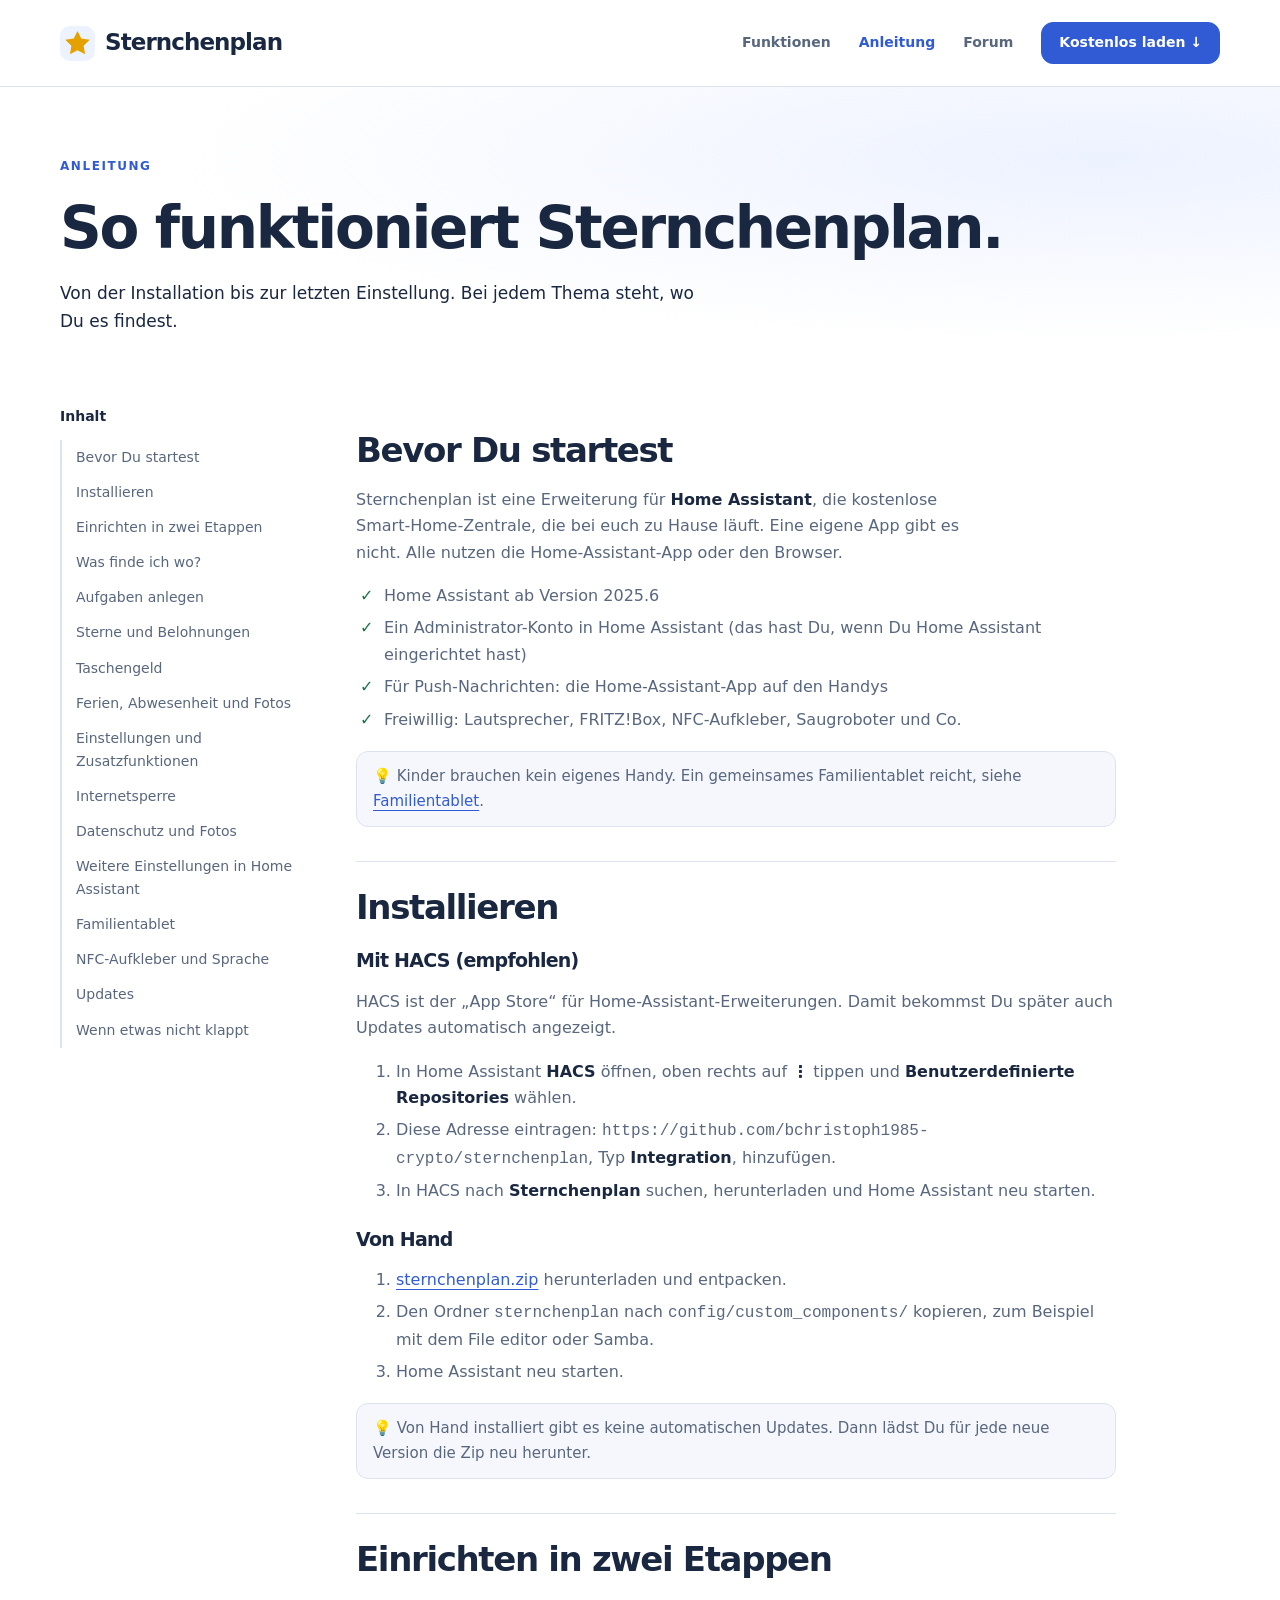
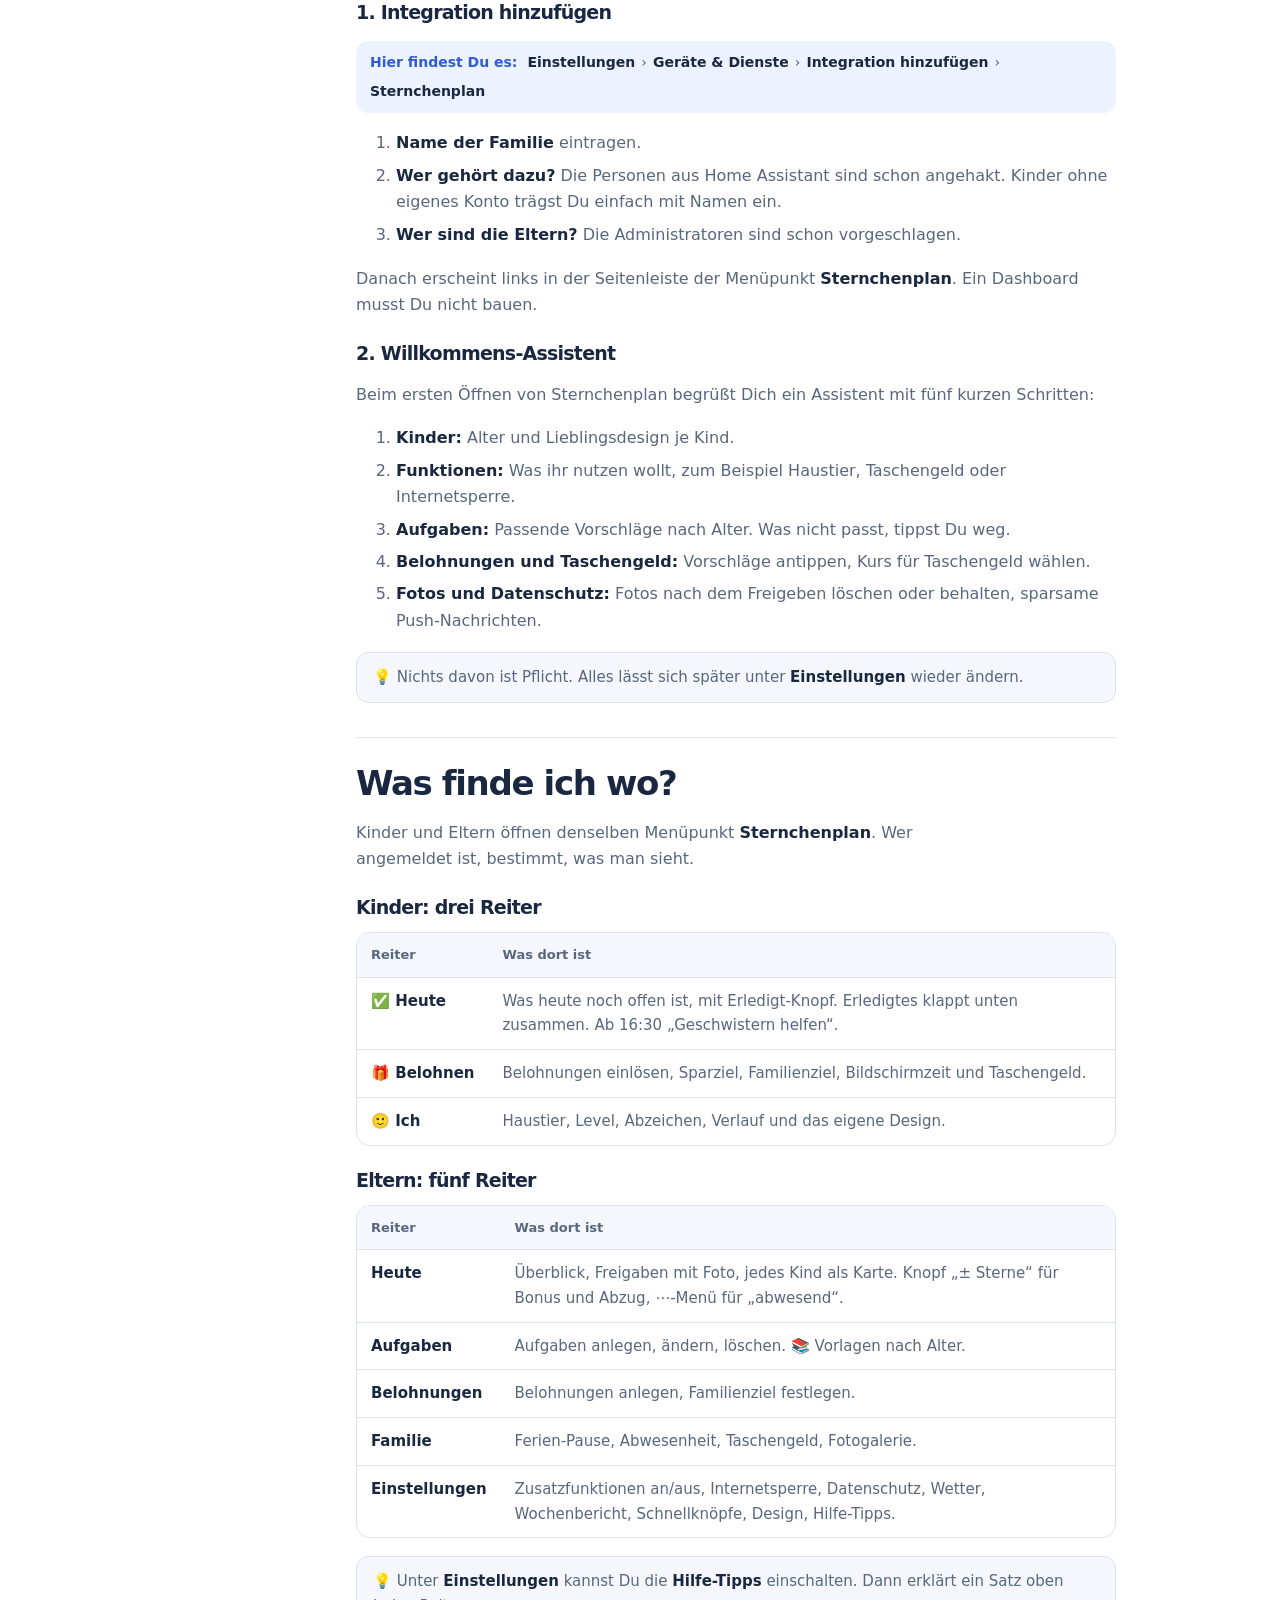
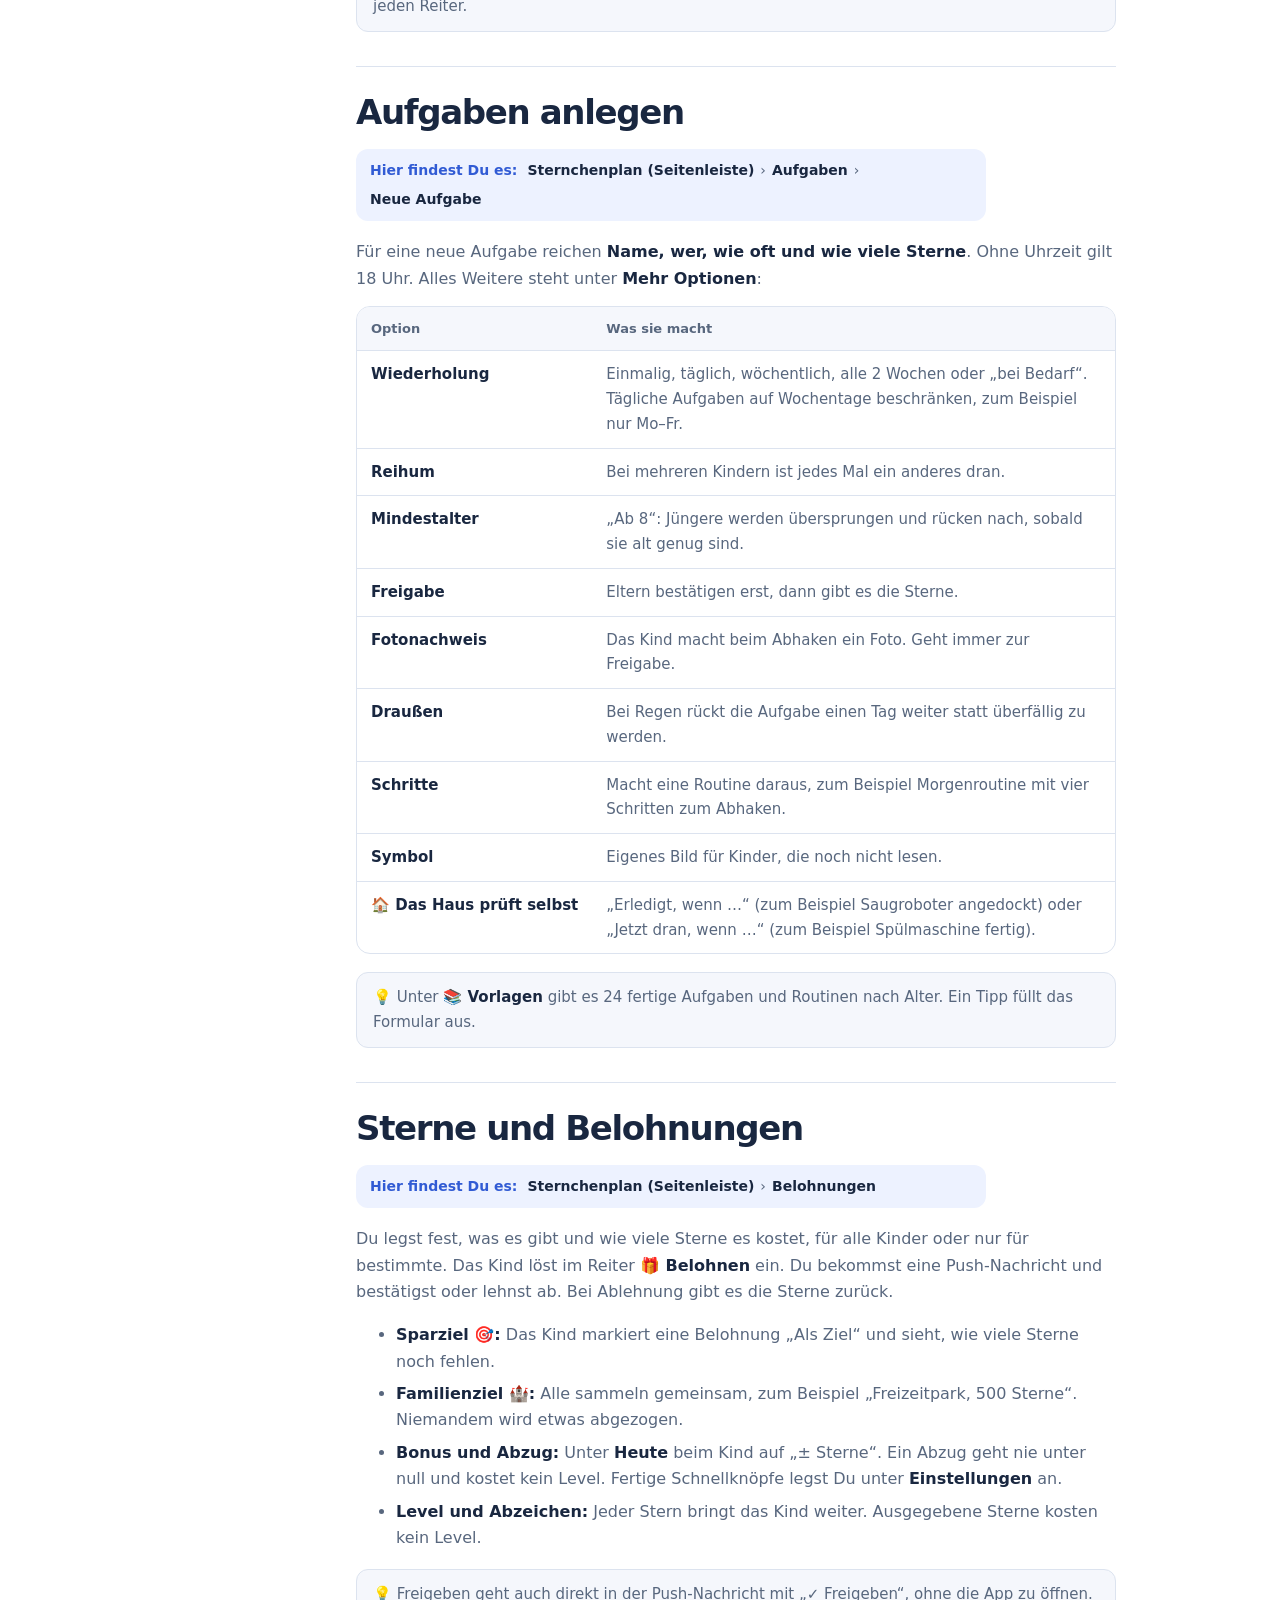
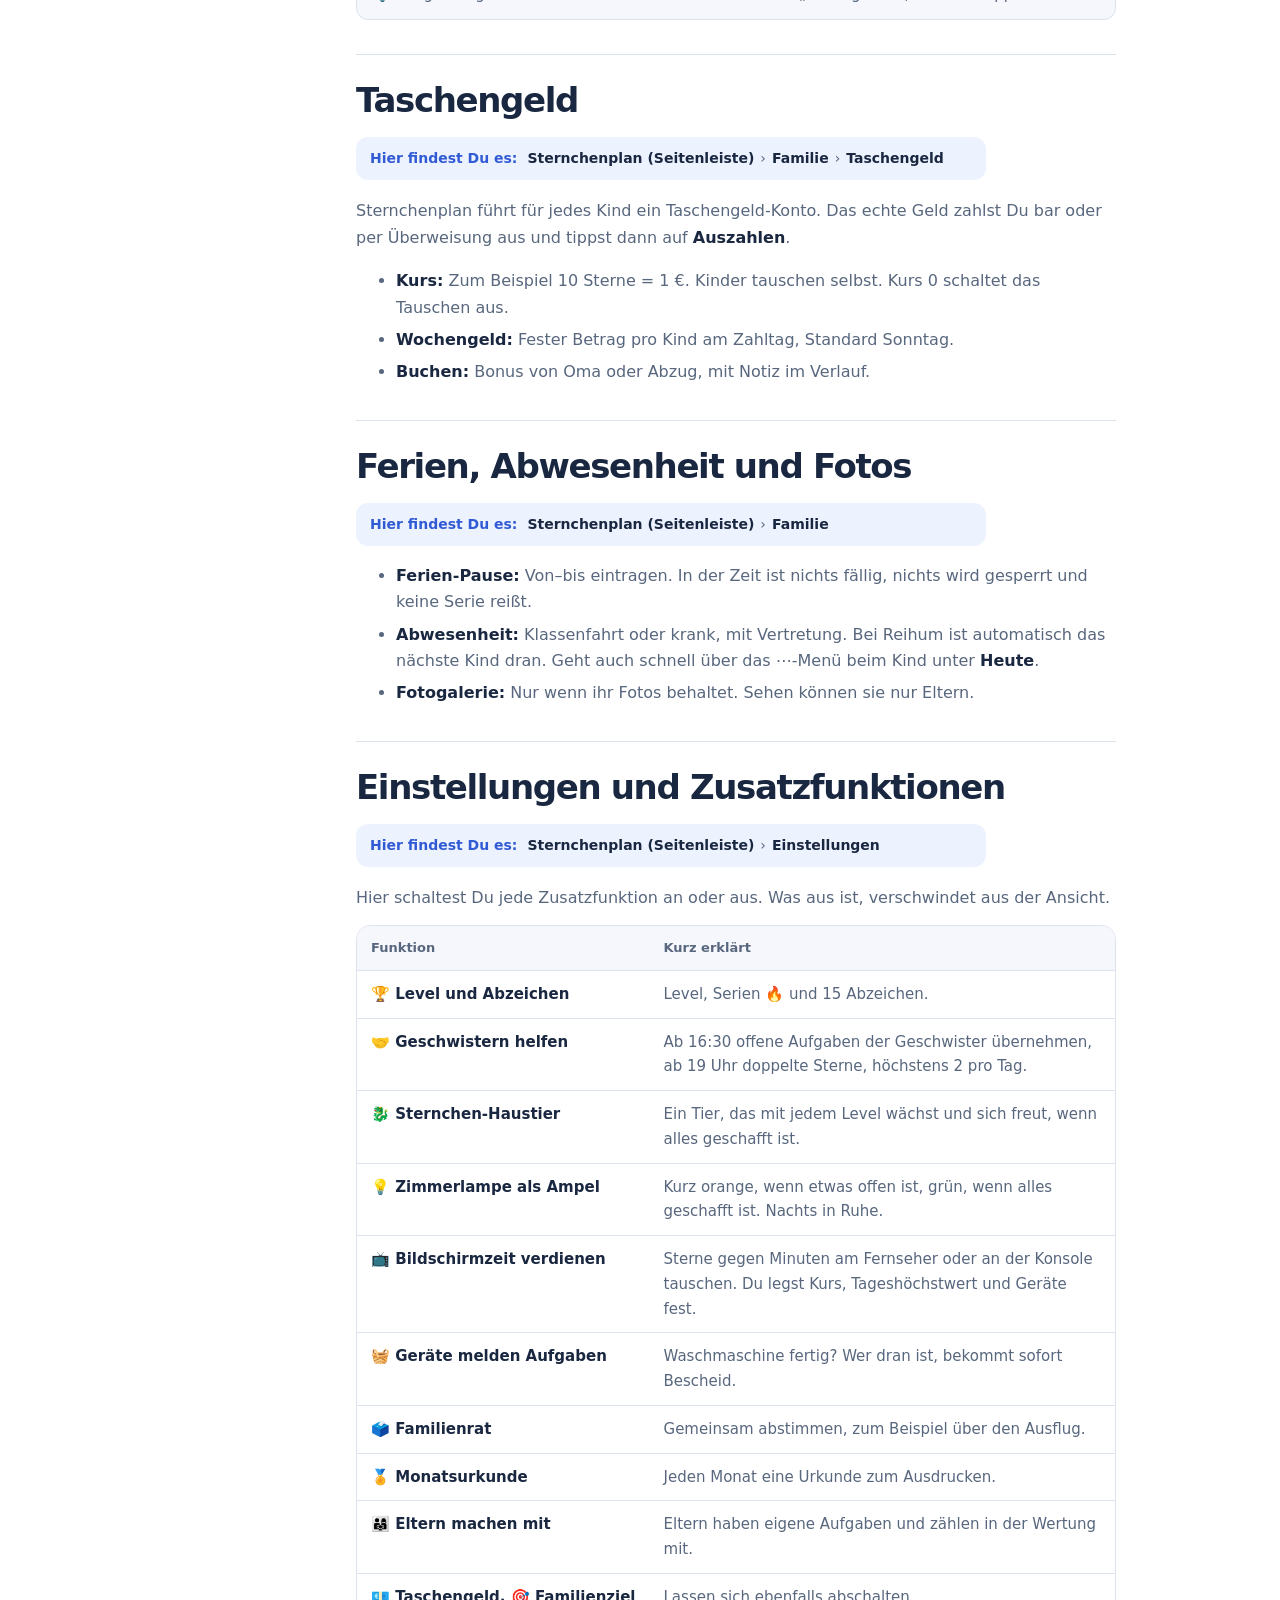
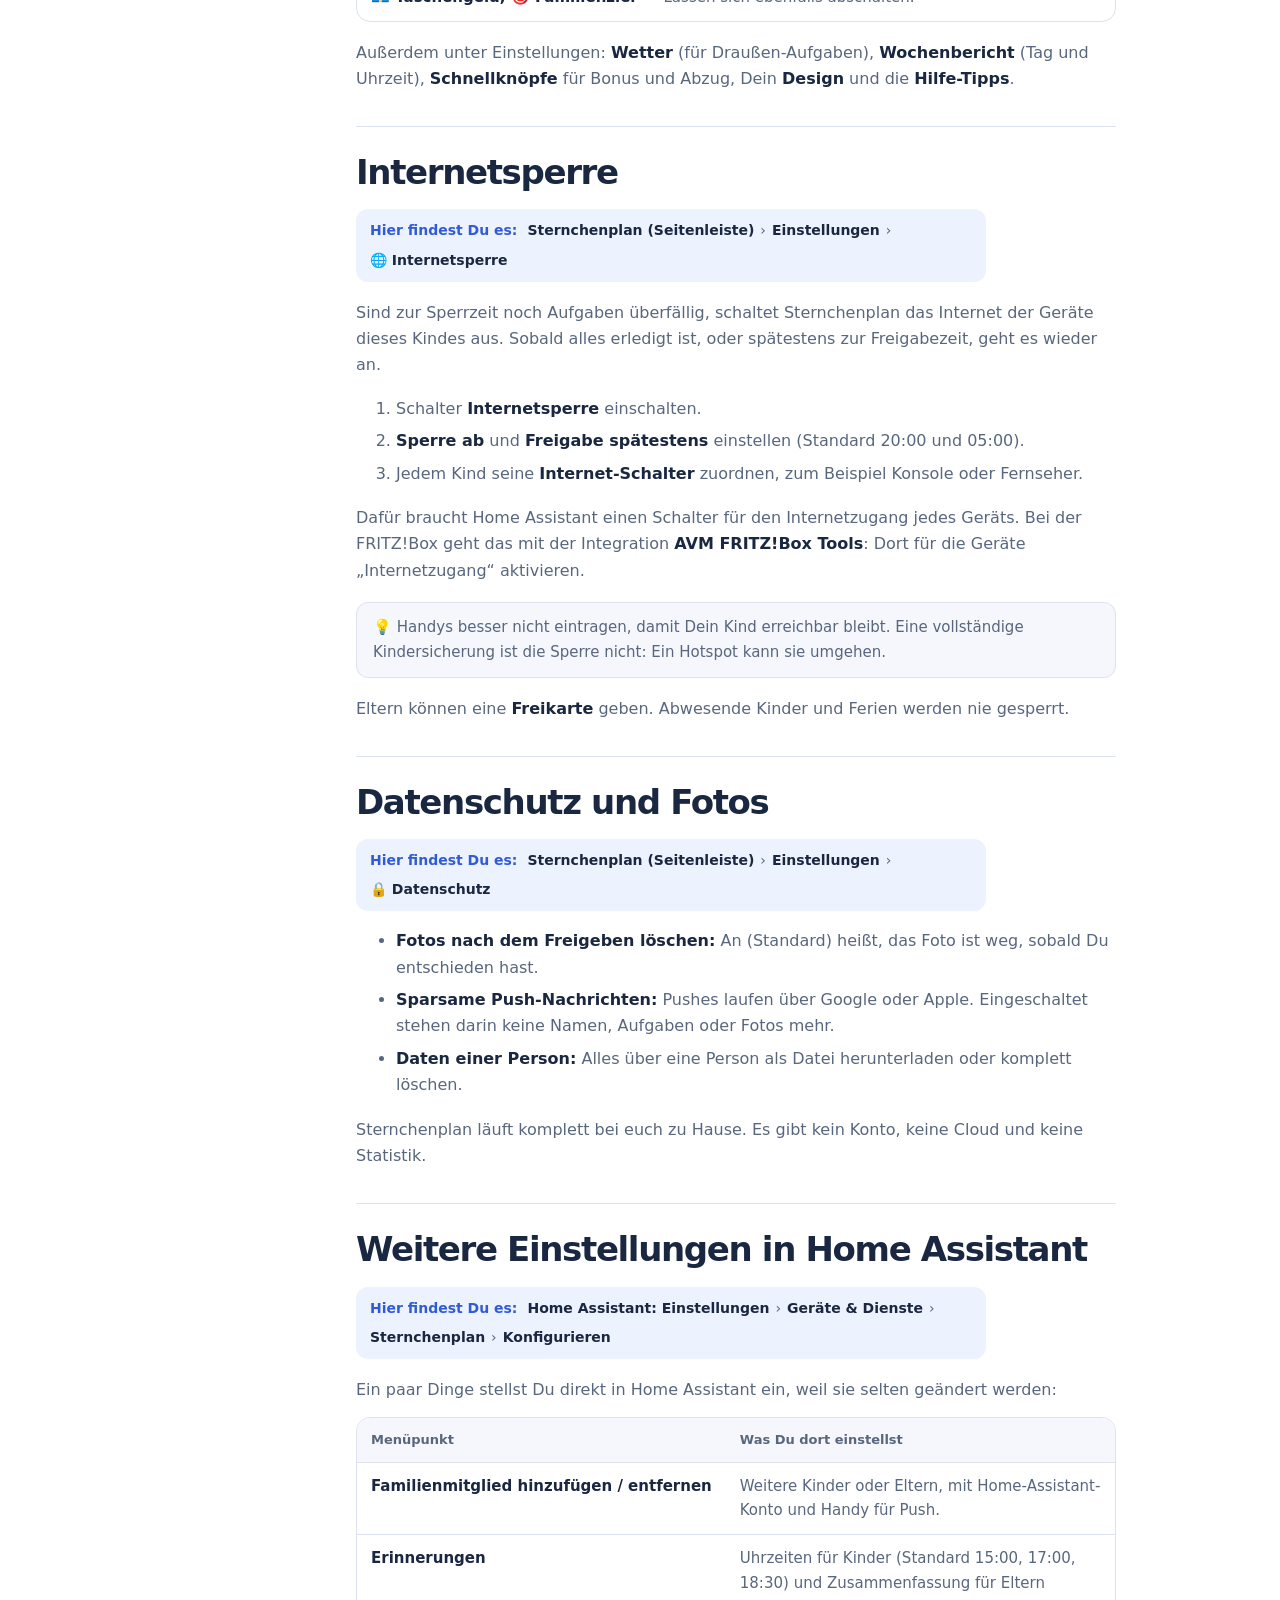
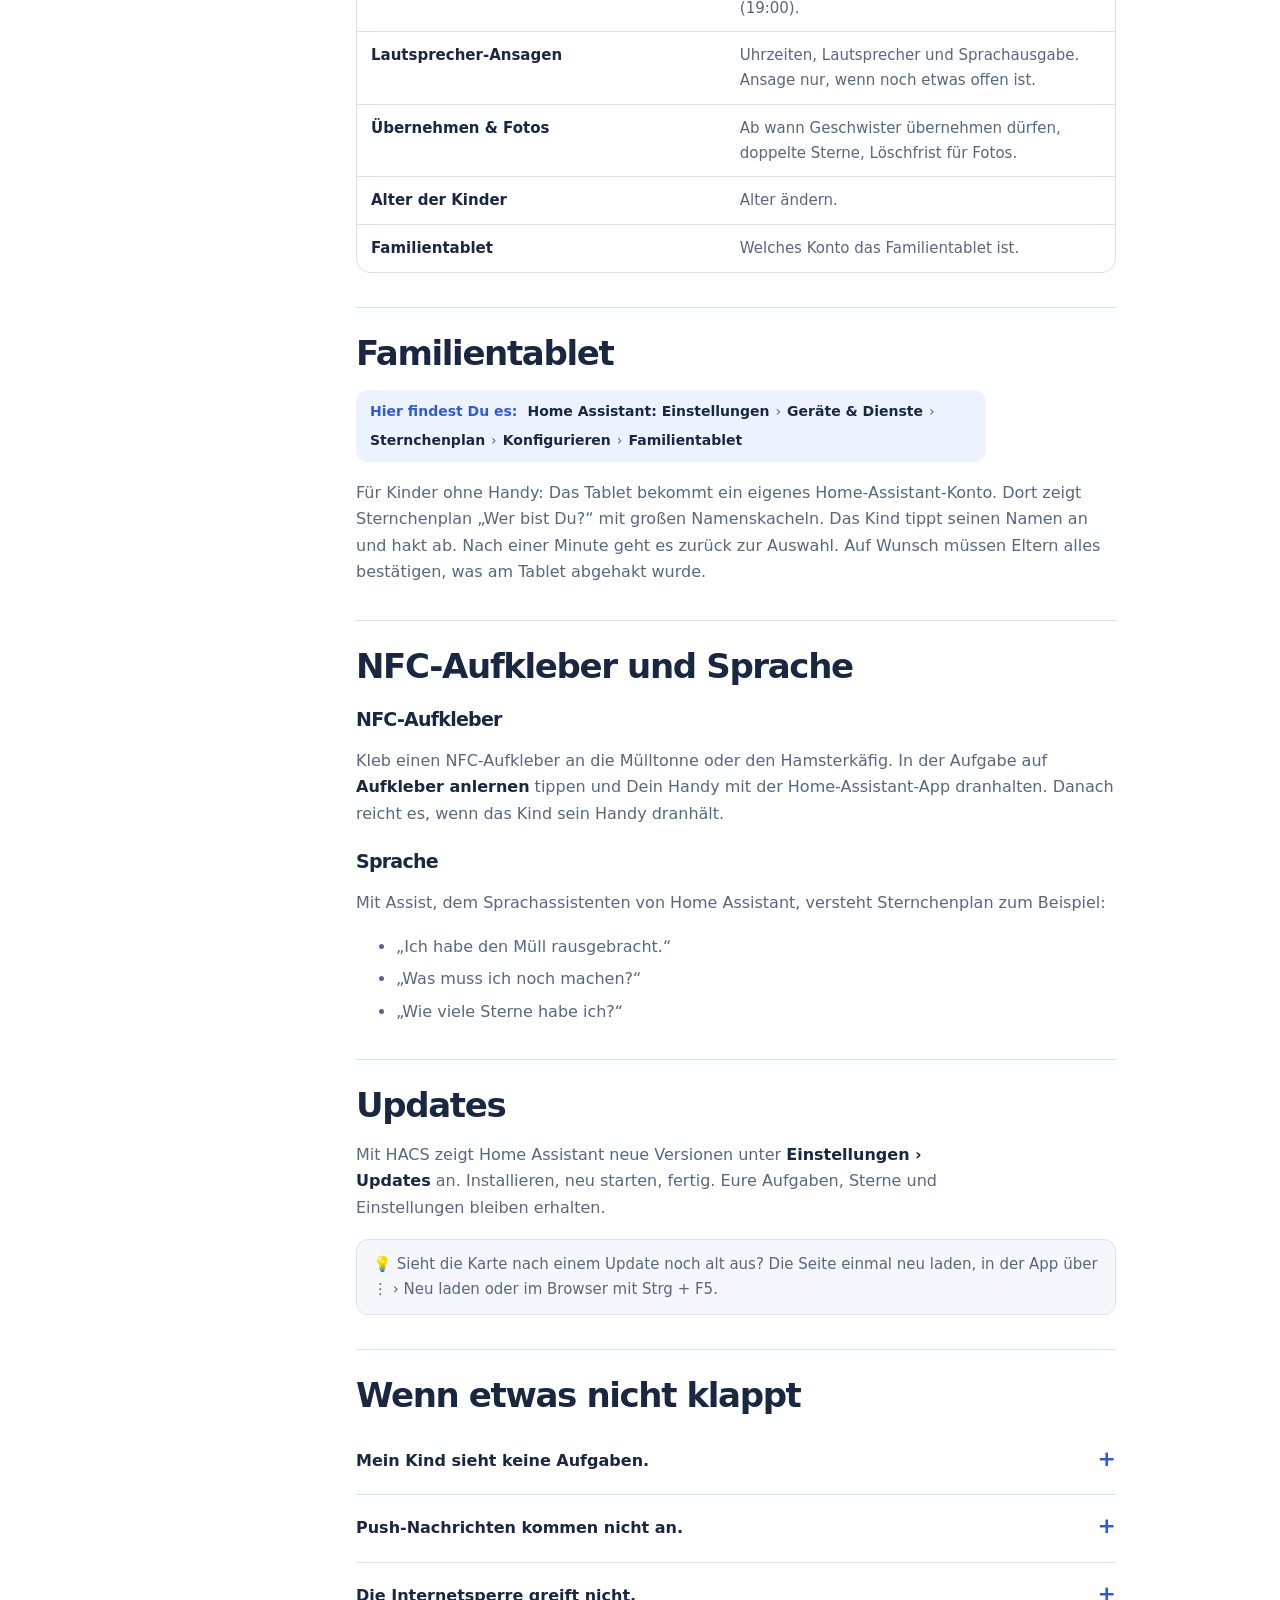
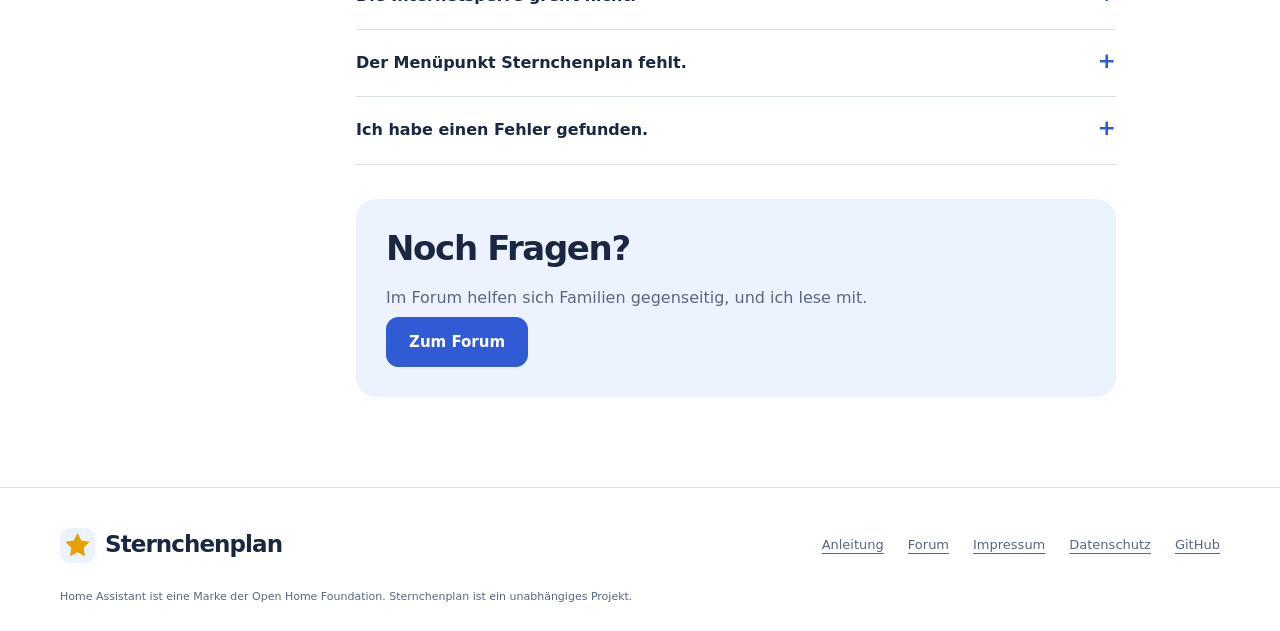
==== docs/anleitung.html @ e708265c "Website: Anleitung und Forum-Seite mit Forenregeln Neue Seiten anleitung.html (alles Schritt für Sch" ====
<!doctype html>
<html lang="de"><head><meta charset="utf-8"><meta name="viewport" content="width=device-width, initial-scale=1"><meta name="color-scheme" content="light dark"><title>Anleitung – Sternchenplan</title><meta name="description" content="So richtest Du Sternchenplan ein und findest jede Einstellung. Schritt für Schritt und leicht verständlich."><link rel="canonical" href="https://bchristoph1985-crypto.github.io/sternchenplan/anleitung.html"><meta property="og:type" content="website"><meta property="og:locale" content="de_DE"><meta property="og:title" content="Anleitung – Sternchenplan"><meta property="og:description" content="So richtest Du Sternchenplan ein und findest jede Einstellung. Schritt für Schritt und leicht verständlich."><meta property="og:url" content="https://bchristoph1985-crypto.github.io/sternchenplan/anleitung.html"><meta property="og:image" content="https://bchristoph1985-crypto.github.io/sternchenplan/bilder/og-sternchenplan.png"><meta property="og:image:width" content="1200"><meta property="og:image:height" content="630"><meta property="og:image:alt" content="Sternchenplan – Aufgaben erledigt. Sterne verdient. Der Familienplan für Home Assistant."><meta name="twitter:card" content="summary_large_image"><link rel="icon" href="bilder/stern.svg" type="image/svg+xml"><link rel="stylesheet" href="style.css"></head><body><a class="skip" href="#inhalt">Zum Inhalt springen</a><header><nav class="wrap nav" aria-label="Hauptnavigation"><a class="brand" href="index.html" aria-label="Sternchenplan – Startseite"><img src="bilder/stern.svg" alt="" width="35" height="35">Sternchenplan</a><div class="links"><a href="index.html#funktionen">Funktionen</a><a href="anleitung.html" aria-current="page">Anleitung</a><a href="forum.html">Forum</a><a class="btn" href="index.html#installation">Kostenlos laden <span aria-hidden="true">&nbsp;↓</span></a></div></nav></header>
<main id="inhalt"><section class="guide-hero"><div class="wrap"><div class="eyebrow">Anleitung</div><h1>So funktioniert Sternchenplan.</h1><p class="lead">Von der Installation bis zur letzten Einstellung. Bei jedem Thema steht, wo Du es findest.</p></div></section>
<div class="wrap guide"><nav class="guide-toc" aria-label="Inhalt der Anleitung"><strong>Inhalt</strong><ol><li><a href="#start">Bevor Du startest</a></li><li><a href="#installieren">Installieren</a></li><li><a href="#einrichten">Einrichten in zwei Etappen</a></li><li><a href="#ueberblick">Was finde ich wo?</a></li><li><a href="#aufgaben">Aufgaben anlegen</a></li><li><a href="#sterne">Sterne und Belohnungen</a></li><li><a href="#taschengeld">Taschengeld</a></li><li><a href="#familie">Ferien, Abwesenheit und Fotos</a></li><li><a href="#einstellungen">Einstellungen und Zusatzfunktionen</a></li><li><a href="#internetsperre">Internetsperre</a></li><li><a href="#datenschutz">Datenschutz und Fotos</a></li><li><a href="#ha-optionen">Weitere Einstellungen in Home Assistant</a></li><li><a href="#tablet">Familientablet</a></li><li><a href="#nfc-sprache">NFC-Aufkleber und Sprache</a></li><li><a href="#updates">Updates</a></li><li><a href="#probleme">Wenn etwas nicht klappt</a></li></ol></nav><div class="guide-body"><section class="guide-sec" id="start"><h2>Bevor Du startest</h2>
<p>Sternchenplan ist eine Erweiterung für <strong>Home Assistant</strong>, die kostenlose Smart-Home-Zentrale, die bei euch zu Hause läuft. Eine eigene App gibt es nicht. Alle nutzen die Home-Assistant-App oder den Browser.</p>
<ul class="checks"><li>Home Assistant ab Version 2025.6</li><li>Ein Administrator-Konto in Home Assistant (das hast Du, wenn Du Home Assistant eingerichtet hast)</li><li>Für Push-Nachrichten: die Home-Assistant-App auf den Handys</li><li>Freiwillig: Lautsprecher, FRITZ!Box, NFC-Aufkleber, Saugroboter und Co.</li></ul>
<p class="tip"><span aria-hidden="true">💡</span> Kinder brauchen kein eigenes Handy. Ein gemeinsames Familientablet reicht, siehe <a href='#tablet'>Familientablet</a>.</p></section><section class="guide-sec" id="installieren"><h2>Installieren</h2>
<h3>Mit HACS (empfohlen)</h3>
<p>HACS ist der „App Store“ für Home-Assistant-Erweiterungen. Damit bekommst Du später auch Updates automatisch angezeigt.</p>
<ol><li>In Home Assistant <strong>HACS</strong> öffnen, oben rechts auf <strong>⋮</strong> tippen und <strong>Benutzerdefinierte Repositories</strong> wählen.</li><li>Diese Adresse eintragen: <code>https://github.com/bchristoph1985-crypto/sternchenplan</code>, Typ <strong>Integration</strong>, hinzufügen.</li><li>In HACS nach <strong>Sternchenplan</strong> suchen, herunterladen und Home Assistant neu starten.</li></ol>
<h3>Von Hand</h3>
<ol><li><a href="https://github.com/bchristoph1985-crypto/sternchenplan/releases/latest/download/sternchenplan.zip">sternchenplan.zip</a> herunterladen und entpacken.</li><li>Den Ordner <code>sternchenplan</code> nach <code>config/custom_components/</code> kopieren, zum Beispiel mit dem File editor oder Samba.</li><li>Home Assistant neu starten.</li></ol>
<p class="tip"><span aria-hidden="true">💡</span> Von Hand installiert gibt es keine automatischen Updates. Dann lädst Du für jede neue Version die Zip neu herunter.</p></section><section class="guide-sec" id="einrichten"><h2>Einrichten in zwei Etappen</h2>
<h3>1. Integration hinzufügen</h3>
<p class="where"><span>Hier findest Du es:</span> <b>Einstellungen</b> <i aria-hidden="true">›</i> <b>Geräte &amp; Dienste</b> <i aria-hidden="true">›</i> <b>Integration hinzufügen</b> <i aria-hidden="true">›</i> <b>Sternchenplan</b></p>
<ol><li><strong>Name der Familie</strong> eintragen.</li><li><strong>Wer gehört dazu?</strong> Die Personen aus Home Assistant sind schon angehakt. Kinder ohne eigenes Konto trägst Du einfach mit Namen ein.</li><li><strong>Wer sind die Eltern?</strong> Die Administratoren sind schon vorgeschlagen.</li></ol>
<p>Danach erscheint links in der Seitenleiste der Menüpunkt <strong>Sternchenplan</strong>. Ein Dashboard musst Du nicht bauen.</p>
<h3>2. Willkommens-Assistent</h3>
<p>Beim ersten Öffnen von Sternchenplan begrüßt Dich ein Assistent mit fünf kurzen Schritten:</p>
<ol><li><strong>Kinder:</strong> Alter und Lieblingsdesign je Kind.</li><li><strong>Funktionen:</strong> Was ihr nutzen wollt, zum Beispiel Haustier, Taschengeld oder Internetsperre.</li><li><strong>Aufgaben:</strong> Passende Vorschläge nach Alter. Was nicht passt, tippst Du weg.</li><li><strong>Belohnungen und Taschengeld:</strong> Vorschläge antippen, Kurs für Taschengeld wählen.</li><li><strong>Fotos und Datenschutz:</strong> Fotos nach dem Freigeben löschen oder behalten, sparsame Push-Nachrichten.</li></ol>
<p class="tip"><span aria-hidden="true">💡</span> Nichts davon ist Pflicht. Alles lässt sich später unter <strong>Einstellungen</strong> wieder ändern.</p></section><section class="guide-sec" id="ueberblick"><h2>Was finde ich wo?</h2>
<p>Kinder und Eltern öffnen denselben Menüpunkt <strong>Sternchenplan</strong>. Wer angemeldet ist, bestimmt, was man sieht.</p>
<h3>Kinder: drei Reiter</h3>
<div class="table"><table><thead><tr><th>Reiter</th><th>Was dort ist</th></tr></thead><tbody>
<tr><td>✅ Heute</td><td>Was heute noch offen ist, mit Erledigt-Knopf. Erledigtes klappt unten zusammen. Ab 16:30 „Geschwistern helfen“.</td></tr>
<tr><td>🎁 Belohnen</td><td>Belohnungen einlösen, Sparziel, Familienziel, Bildschirmzeit und Taschengeld.</td></tr>
<tr><td>🙂 Ich</td><td>Haustier, Level, Abzeichen, Verlauf und das eigene Design.</td></tr></tbody></table></div>
<h3>Eltern: fünf Reiter</h3>
<div class="table"><table><thead><tr><th>Reiter</th><th>Was dort ist</th></tr></thead><tbody>
<tr><td>Heute</td><td>Überblick, Freigaben mit Foto, jedes Kind als Karte. Knopf „± Sterne“ für Bonus und Abzug, ⋯-Menü für „abwesend“.</td></tr>
<tr><td>Aufgaben</td><td>Aufgaben anlegen, ändern, löschen. 📚 Vorlagen nach Alter.</td></tr>
<tr><td>Belohnungen</td><td>Belohnungen anlegen, Familienziel festlegen.</td></tr>
<tr><td>Familie</td><td>Ferien-Pause, Abwesenheit, Taschengeld, Fotogalerie.</td></tr>
<tr><td>Einstellungen</td><td>Zusatzfunktionen an/aus, Internetsperre, Datenschutz, Wetter, Wochenbericht, Schnellknöpfe, Design, Hilfe-Tipps.</td></tr></tbody></table></div>
<p class="tip"><span aria-hidden="true">💡</span> Unter <strong>Einstellungen</strong> kannst Du die <strong>Hilfe-Tipps</strong> einschalten. Dann erklärt ein Satz oben jeden Reiter.</p></section><section class="guide-sec" id="aufgaben"><h2>Aufgaben anlegen</h2>
<p class="where"><span>Hier findest Du es:</span> <b>Sternchenplan (Seitenleiste)</b> <i aria-hidden="true">›</i> <b>Aufgaben</b> <i aria-hidden="true">›</i> <b>Neue Aufgabe</b></p>
<p>Für eine neue Aufgabe reichen <strong>Name, wer, wie oft und wie viele Sterne</strong>. Ohne Uhrzeit gilt 18 Uhr. Alles Weitere steht unter <strong>Mehr Optionen</strong>:</p>
<div class="table"><table><thead><tr><th>Option</th><th>Was sie macht</th></tr></thead><tbody>
<tr><td>Wiederholung</td><td>Einmalig, täglich, wöchentlich, alle 2 Wochen oder „bei Bedarf“. Tägliche Aufgaben auf Wochentage beschränken, zum Beispiel nur Mo–Fr.</td></tr>
<tr><td>Reihum</td><td>Bei mehreren Kindern ist jedes Mal ein anderes dran.</td></tr>
<tr><td>Mindestalter</td><td>„Ab 8“: Jüngere werden übersprungen und rücken nach, sobald sie alt genug sind.</td></tr>
<tr><td>Freigabe</td><td>Eltern bestätigen erst, dann gibt es die Sterne.</td></tr>
<tr><td>Fotonachweis</td><td>Das Kind macht beim Abhaken ein Foto. Geht immer zur Freigabe.</td></tr>
<tr><td>Draußen</td><td>Bei Regen rückt die Aufgabe einen Tag weiter statt überfällig zu werden.</td></tr>
<tr><td>Schritte</td><td>Macht eine Routine daraus, zum Beispiel Morgenroutine mit vier Schritten zum Abhaken.</td></tr>
<tr><td>Symbol</td><td>Eigenes Bild für Kinder, die noch nicht lesen.</td></tr>
<tr><td>🏠 Das Haus prüft selbst</td><td>„Erledigt, wenn …“ (zum Beispiel Saugroboter angedockt) oder „Jetzt dran, wenn …“ (zum Beispiel Spülmaschine fertig).</td></tr></tbody></table></div>
<p class="tip"><span aria-hidden="true">💡</span> Unter <strong>📚 Vorlagen</strong> gibt es 24 fertige Aufgaben und Routinen nach Alter. Ein Tipp füllt das Formular aus.</p></section><section class="guide-sec" id="sterne"><h2>Sterne und Belohnungen</h2>
<p class="where"><span>Hier findest Du es:</span> <b>Sternchenplan (Seitenleiste)</b> <i aria-hidden="true">›</i> <b>Belohnungen</b></p>
<p>Du legst fest, was es gibt und wie viele Sterne es kostet, für alle Kinder oder nur für bestimmte. Das Kind löst im Reiter <strong>🎁 Belohnen</strong> ein. Du bekommst eine Push-Nachricht und bestätigst oder lehnst ab. Bei Ablehnung gibt es die Sterne zurück.</p>
<ul><li><strong>Sparziel 🎯:</strong> Das Kind markiert eine Belohnung „Als Ziel“ und sieht, wie viele Sterne noch fehlen.</li><li><strong>Familienziel 🏰:</strong> Alle sammeln gemeinsam, zum Beispiel „Freizeitpark, 500 Sterne“. Niemandem wird etwas abgezogen.</li><li><strong>Bonus und Abzug:</strong> Unter <strong>Heute</strong> beim Kind auf „± Sterne“. Ein Abzug geht nie unter null und kostet kein Level. Fertige Schnellknöpfe legst Du unter <strong>Einstellungen</strong> an.</li><li><strong>Level und Abzeichen:</strong> Jeder Stern bringt das Kind weiter. Ausgegebene Sterne kosten kein Level.</li></ul>
<p class="tip"><span aria-hidden="true">💡</span> Freigeben geht auch direkt in der Push-Nachricht mit „✓ Freigeben“, ohne die App zu öffnen.</p></section><section class="guide-sec" id="taschengeld"><h2>Taschengeld</h2>
<p class="where"><span>Hier findest Du es:</span> <b>Sternchenplan (Seitenleiste)</b> <i aria-hidden="true">›</i> <b>Familie</b> <i aria-hidden="true">›</i> <b>Taschengeld</b></p>
<p>Sternchenplan führt für jedes Kind ein Taschengeld-Konto. Das echte Geld zahlst Du bar oder per Überweisung aus und tippst dann auf <strong>Auszahlen</strong>.</p>
<ul><li><strong>Kurs:</strong> Zum Beispiel 10 Sterne = 1 €. Kinder tauschen selbst. Kurs 0 schaltet das Tauschen aus.</li><li><strong>Wochengeld:</strong> Fester Betrag pro Kind am Zahltag, Standard Sonntag.</li><li><strong>Buchen:</strong> Bonus von Oma oder Abzug, mit Notiz im Verlauf.</li></ul></section><section class="guide-sec" id="familie"><h2>Ferien, Abwesenheit und Fotos</h2>
<p class="where"><span>Hier findest Du es:</span> <b>Sternchenplan (Seitenleiste)</b> <i aria-hidden="true">›</i> <b>Familie</b></p>
<ul><li><strong>Ferien-Pause:</strong> Von–bis eintragen. In der Zeit ist nichts fällig, nichts wird gesperrt und keine Serie reißt.</li><li><strong>Abwesenheit:</strong> Klassenfahrt oder krank, mit Vertretung. Bei Reihum ist automatisch das nächste Kind dran. Geht auch schnell über das ⋯-Menü beim Kind unter <strong>Heute</strong>.</li><li><strong>Fotogalerie:</strong> Nur wenn ihr Fotos behaltet. Sehen können sie nur Eltern.</li></ul></section><section class="guide-sec" id="einstellungen"><h2>Einstellungen und Zusatzfunktionen</h2>
<p class="where"><span>Hier findest Du es:</span> <b>Sternchenplan (Seitenleiste)</b> <i aria-hidden="true">›</i> <b>Einstellungen</b></p>
<p>Hier schaltest Du jede Zusatzfunktion an oder aus. Was aus ist, verschwindet aus der Ansicht.</p>
<div class="table"><table><thead><tr><th>Funktion</th><th>Kurz erklärt</th></tr></thead><tbody>
<tr><td>🏆 Level und Abzeichen</td><td>Level, Serien 🔥 und 15 Abzeichen.</td></tr>
<tr><td>🤝 Geschwistern helfen</td><td>Ab 16:30 offene Aufgaben der Geschwister übernehmen, ab 19 Uhr doppelte Sterne, höchstens 2 pro Tag.</td></tr>
<tr><td>🐉 Sternchen-Haustier</td><td>Ein Tier, das mit jedem Level wächst und sich freut, wenn alles geschafft ist.</td></tr>
<tr><td>💡 Zimmerlampe als Ampel</td><td>Kurz orange, wenn etwas offen ist, grün, wenn alles geschafft ist. Nachts in Ruhe.</td></tr>
<tr><td>📺 Bildschirmzeit verdienen</td><td>Sterne gegen Minuten am Fernseher oder an der Konsole tauschen. Du legst Kurs, Tageshöchstwert und Geräte fest.</td></tr>
<tr><td>🧺 Geräte melden Aufgaben</td><td>Waschmaschine fertig? Wer dran ist, bekommt sofort Bescheid.</td></tr>
<tr><td>🗳️ Familienrat</td><td>Gemeinsam abstimmen, zum Beispiel über den Ausflug.</td></tr>
<tr><td>🏅 Monatsurkunde</td><td>Jeden Monat eine Urkunde zum Ausdrucken.</td></tr>
<tr><td>👨‍👩‍👧 Eltern machen mit</td><td>Eltern haben eigene Aufgaben und zählen in der Wertung mit.</td></tr>
<tr><td>💶 Taschengeld, 🎯 Familienziel</td><td>Lassen sich ebenfalls abschalten.</td></tr></tbody></table></div>
<p>Außerdem unter Einstellungen: <strong>Wetter</strong> (für Draußen-Aufgaben), <strong>Wochenbericht</strong> (Tag und Uhrzeit), <strong>Schnellknöpfe</strong> für Bonus und Abzug, Dein <strong>Design</strong> und die <strong>Hilfe-Tipps</strong>.</p></section><section class="guide-sec" id="internetsperre"><h2>Internetsperre</h2>
<p class="where"><span>Hier findest Du es:</span> <b>Sternchenplan (Seitenleiste)</b> <i aria-hidden="true">›</i> <b>Einstellungen</b> <i aria-hidden="true">›</i> <b>🌐 Internetsperre</b></p>
<p>Sind zur Sperrzeit noch Aufgaben überfällig, schaltet Sternchenplan das Internet der Geräte dieses Kindes aus. Sobald alles erledigt ist, oder spätestens zur Freigabezeit, geht es wieder an.</p>
<ol><li>Schalter <strong>Internetsperre</strong> einschalten.</li><li><strong>Sperre ab</strong> und <strong>Freigabe spätestens</strong> einstellen (Standard 20:00 und 05:00).</li><li>Jedem Kind seine <strong>Internet-Schalter</strong> zuordnen, zum Beispiel Konsole oder Fernseher.</li></ol>
<p>Dafür braucht Home Assistant einen Schalter für den Internetzugang jedes Geräts. Bei der FRITZ!Box geht das mit der Integration <strong>AVM FRITZ!Box Tools</strong>: Dort für die Geräte „Internetzugang“ aktivieren.</p>
<p class="tip"><span aria-hidden="true">💡</span> Handys besser nicht eintragen, damit Dein Kind erreichbar bleibt. Eine vollständige Kindersicherung ist die Sperre nicht: Ein Hotspot kann sie umgehen.</p>
<p class="small-left">Eltern können eine <strong>Freikarte</strong> geben. Abwesende Kinder und Ferien werden nie gesperrt.</p></section><section class="guide-sec" id="datenschutz"><h2>Datenschutz und Fotos</h2>
<p class="where"><span>Hier findest Du es:</span> <b>Sternchenplan (Seitenleiste)</b> <i aria-hidden="true">›</i> <b>Einstellungen</b> <i aria-hidden="true">›</i> <b>🔒 Datenschutz</b></p>
<ul><li><strong>Fotos nach dem Freigeben löschen:</strong> An (Standard) heißt, das Foto ist weg, sobald Du entschieden hast.</li><li><strong>Sparsame Push-Nachrichten:</strong> Pushes laufen über Google oder Apple. Eingeschaltet stehen darin keine Namen, Aufgaben oder Fotos mehr.</li><li><strong>Daten einer Person:</strong> Alles über eine Person als Datei herunterladen oder komplett löschen.</li></ul>
<p>Sternchenplan läuft komplett bei euch zu Hause. Es gibt kein Konto, keine Cloud und keine Statistik.</p></section><section class="guide-sec" id="ha-optionen"><h2>Weitere Einstellungen in Home Assistant</h2>
<p class="where"><span>Hier findest Du es:</span> <b>Home Assistant: Einstellungen</b> <i aria-hidden="true">›</i> <b>Geräte &amp; Dienste</b> <i aria-hidden="true">›</i> <b>Sternchenplan</b> <i aria-hidden="true">›</i> <b>Konfigurieren</b></p>
<p>Ein paar Dinge stellst Du direkt in Home Assistant ein, weil sie selten geändert werden:</p>
<div class="table"><table><thead><tr><th>Menüpunkt</th><th>Was Du dort einstellst</th></tr></thead><tbody>
<tr><td>Familienmitglied hinzufügen / entfernen</td><td>Weitere Kinder oder Eltern, mit Home-Assistant-Konto und Handy für Push.</td></tr>
<tr><td>Erinnerungen</td><td>Uhrzeiten für Kinder (Standard 15:00, 17:00, 18:30) und Zusammenfassung für Eltern (19:00).</td></tr>
<tr><td>Lautsprecher-Ansagen</td><td>Uhrzeiten, Lautsprecher und Sprachausgabe. Ansage nur, wenn noch etwas offen ist.</td></tr>
<tr><td>Übernehmen &amp; Fotos</td><td>Ab wann Geschwister übernehmen dürfen, doppelte Sterne, Löschfrist für Fotos.</td></tr>
<tr><td>Alter der Kinder</td><td>Alter ändern.</td></tr>
<tr><td>Familientablet</td><td>Welches Konto das Familientablet ist.</td></tr></tbody></table></div></section><section class="guide-sec" id="tablet"><h2>Familientablet</h2>
<p class="where"><span>Hier findest Du es:</span> <b>Home Assistant: Einstellungen</b> <i aria-hidden="true">›</i> <b>Geräte &amp; Dienste</b> <i aria-hidden="true">›</i> <b>Sternchenplan</b> <i aria-hidden="true">›</i> <b>Konfigurieren</b> <i aria-hidden="true">›</i> <b>Familientablet</b></p>
<p>Für Kinder ohne Handy: Das Tablet bekommt ein eigenes Home-Assistant-Konto. Dort zeigt Sternchenplan „Wer bist Du?“ mit großen Namenskacheln. Das Kind tippt seinen Namen an und hakt ab. Nach einer Minute geht es zurück zur Auswahl. Auf Wunsch müssen Eltern alles bestätigen, was am Tablet abgehakt wurde.</p></section><section class="guide-sec" id="nfc-sprache"><h2>NFC-Aufkleber und Sprache</h2>
<h3>NFC-Aufkleber</h3>
<p>Kleb einen NFC-Aufkleber an die Mülltonne oder den Hamsterkäfig. In der Aufgabe auf <strong>Aufkleber anlernen</strong> tippen und Dein Handy mit der Home-Assistant-App dranhalten. Danach reicht es, wenn das Kind sein Handy dranhält.</p>
<h3>Sprache</h3>
<p>Mit Assist, dem Sprachassistenten von Home Assistant, versteht Sternchenplan zum Beispiel:</p>
<ul><li>„Ich habe den Müll rausgebracht.“</li><li>„Was muss ich noch machen?“</li><li>„Wie viele Sterne habe ich?“</li></ul></section><section class="guide-sec" id="updates"><h2>Updates</h2>
<p>Mit HACS zeigt Home Assistant neue Versionen unter <strong>Einstellungen › Updates</strong> an. Installieren, neu starten, fertig. Eure Aufgaben, Sterne und Einstellungen bleiben erhalten.</p>
<p class="tip"><span aria-hidden="true">💡</span> Sieht die Karte nach einem Update noch alt aus? Die Seite einmal neu laden, in der App über ⋮ › Neu laden oder im Browser mit Strg + F5.</p></section><section class="guide-sec" id="probleme"><h2>Wenn etwas nicht klappt</h2>
<details><summary>Mein Kind sieht keine Aufgaben.</summary><p>Ist das Kind mit seinem Home-Assistant-Konto verknüpft? Prüfe unter Konfigurieren › Familienmitglied hinzufügen, welches Konto zugeordnet ist. Ohne Konto geht es nur übers Familientablet.</p></details>
<details><summary>Push-Nachrichten kommen nicht an.</summary><p>Auf dem Handy muss die Home-Assistant-App installiert und angemeldet sein. Sternchenplan ordnet das Handy über die App automatisch zu. Prüfe auch, ob die App Benachrichtigungen senden darf.</p></details>
<details><summary>Die Internetsperre greift nicht.</summary><p>Ist sie unter Einstellungen eingeschaltet und hat das Kind Geräte? Gesperrt wird nur, wenn zur Sperrzeit Aufgaben überfällig sind und das Kind nicht abwesend ist. Der Schalter muss in Home Assistant funktionieren, teste ihn einmal von Hand.</p></details>
<details><summary>Der Menüpunkt Sternchenplan fehlt.</summary><p>Nach der Installation muss Home Assistant neu gestartet und die Integration unter Geräte &amp; Dienste hinzugefügt werden. Danach die Seite neu laden.</p></details>
<details><summary>Ich habe einen Fehler gefunden.</summary><p>Melde ihn bitte auf GitHub unter <a href="https://github.com/bchristoph1985-crypto/sternchenplan/issues" rel="noopener">Issues</a>, mit Version, was Du gemacht hast und was passiert ist. Fragen und Ideen passen besser ins <a href="forum.html">Forum</a>.</p></details></section>
<section class="guide-sec guide-help"><h2>Noch Fragen?</h2><p>Im Forum helfen sich Familien gegenseitig, und ich lese mit.</p><a class="btn" href="forum.html">Zum Forum</a></section></div></div></main><footer><div class="wrap"><div class="footer-top"><a class="brand" href="index.html" aria-label="Sternchenplan – Startseite"><img src="bilder/stern.svg" alt="" width="35" height="35">Sternchenplan</a><nav class="footer-links" aria-label="Rechtliches und Kontakt"><a href="anleitung.html">Anleitung</a><a href="forum.html">Forum</a><a href="impressum.html">Impressum</a><a href="datenschutz.html">Datenschutz</a><a href="https://github.com/bchristoph1985-crypto/sternchenplan">GitHub</a></nav></div><p class="small">Home Assistant ist eine Marke der Open Home Foundation. Sternchenplan ist ein unabhängiges Projekt.</p></div></footer></body></html>
---- docs/style.css ----
/* Sternchenplan · ohne externe Ressourcen */
:root{color-scheme:light dark;--bg:#fff;--surface:#f5f7fc;--card:#fff;--ink:#192740;--muted:#58677e;--line:#dce3ef;--blue:#315bd4;--blue-bright:#4f7cff;--soft:#edf2ff;--gold:#9a6b00;--green:#197447;--shadow:0 24px 65px #1c3c7814}
*{box-sizing:border-box}html{scroll-behavior:smooth;scroll-padding-top:105px}body{margin:0;background:var(--bg);color:var(--ink);font:17px/1.65 system-ui,-apple-system,BlinkMacSystemFont,"Segoe UI",sans-serif}a{color:var(--blue);text-underline-offset:4px}img{max-width:100%;height:auto;display:block}h1,h2,h3,p{margin:0}h1,h2,h3{line-height:1.12;letter-spacing:-.04em}h1{font-size:clamp(42px,5.6vw,74px);font-weight:760}h2{font-size:clamp(32px,4vw,49px)}h3{font-size:24px}p{margin-top:18px}h2+p{max-width:630px;color:var(--muted)}.wrap{width:min(1160px,calc(100% - 48px));margin:auto}.skip{position:fixed;left:16px;top:-80px;background:var(--card);padding:12px;z-index:100}.skip:focus{top:12px}:focus-visible{outline:3px solid var(--gold);outline-offset:5px}header{position:sticky;top:0;z-index:10;background:var(--bg);border-bottom:1px solid var(--line)}.nav{min-height:86px;display:flex;align-items:center;justify-content:space-between;gap:25px}.brand{display:inline-flex;gap:10px;align-items:center;font-size:23px;font-weight:760;letter-spacing:-.04em;color:var(--ink);text-decoration:none}.brand img{width:35px;height:35px}.links{display:flex;gap:28px;align-items:center}.links a{font-size:14px;font-weight:600;text-decoration:none;color:var(--muted)}.links a:hover{color:var(--blue)}.btn{display:inline-flex;align-items:center;justify-content:center;min-height:50px;padding:12px 22px;border-radius:12px;background:var(--blue);border:1px solid var(--blue);color:#fff;text-decoration:none;font-weight:650;font-size:15px;line-height:1.4;transition:transform .15s,box-shadow .15s}.btn:hover{transform:translateY(-2px);box-shadow:0 8px 22px #315bd42b}.btn.secondary{background:var(--card);color:var(--ink);border-color:var(--line)}.links .btn{color:#fff;min-height:42px;padding:10px 17px}.eyebrow{font-size:12px;letter-spacing:.13em;text-transform:uppercase;font-weight:750;color:var(--blue);margin-bottom:19px}.hero{padding:85px 0 66px;background:radial-gradient(ellipse at 86% 25%,var(--soft),transparent 60%)}.hero-grid{display:grid;grid-template-columns:1fr 1fr;gap:55px;align-items:center}.hero h1 span{color:var(--blue)}.hero .lead{font-size:19px;max-width:490px;color:var(--muted)}.actions{display:flex;gap:12px;flex-wrap:wrap;margin-top:28px}.small{font-size:13px;color:var(--muted)}.hero-note{display:flex;gap:9px;align-items:center}.hero-note span{color:var(--green);font-weight:800}.product-stage{position:relative;padding:27px 0 28px 22px}.product-stage:before{content:"";position:absolute;inset:0 15px 0 0;background:var(--soft);border-radius:42px;transform:rotate(-4deg)}.screen{position:relative;background:var(--card);border:7px solid var(--card);border-radius:19px;box-shadow:var(--shadow);overflow:hidden;transform:rotate(1deg)}.screen img{width:100%}.screen-caption{position:relative;display:block;margin:17px 0 0;text-align:center;font-size:11px;color:var(--muted)}.floating-note{position:absolute;bottom:33px;left:-8px;padding:11px 17px;border:1px solid var(--line);border-radius:13px;background:var(--card);box-shadow:var(--shadow);font-size:13px;font-weight:650}.floating-note span{color:var(--gold);font-size:20px;margin-right:7px}.trust{border-top:1px solid var(--line);border-bottom:1px solid var(--line)}.trust .wrap{display:flex;justify-content:space-between;gap:20px;padding:23px 0;font-size:13px;font-weight:650;color:var(--muted)}.trust span{color:var(--green);margin-right:8px}.section{padding:94px 0}.tinted{background:var(--surface)}.section-head{margin-bottom:38px}.steps{display:grid;grid-template-columns:repeat(3,1fr);gap:38px}.step-no{display:grid;place-items:center;width:42px;height:42px;border-radius:13px;background:var(--soft);color:var(--blue);font-size:17px;font-weight:750;margin-bottom:22px}.steps article:nth-child(2) .step-no{background:#fff0e8;color:#a63e16}.steps article:nth-child(3) .step-no{background:#ecf6ee;color:#246f46}.steps p{font-size:15px;color:var(--muted)}.gallery{display:grid;grid-template-columns:repeat(6,1fr);gap:24px}.gallery figure{grid-column:span 3;margin:0;background:var(--card);border:1px solid var(--line);border-radius:19px;overflow:hidden}.gallery figure:nth-child(n+3){grid-column:span 2}.gallery img{width:100%;border-bottom:1px solid var(--line)}figcaption{padding:18px 20px;font-size:14px;font-weight:650}figcaption small{display:block;font-size:12px;font-weight:400;color:var(--muted);margin-top:5px}.gallery-note{margin-top:16px;font-size:12px;color:var(--muted)}.plans{display:grid;grid-template-columns:1fr 1fr;gap:25px}.plan{border:1px solid var(--line);border-radius:22px;padding:34px;background:var(--card)}.plan.pro{border:2px solid var(--blue)}.label{display:inline-block;padding:4px 10px;border-radius:7px;background:var(--soft);color:var(--blue);font-size:11px;font-weight:750;letter-spacing:.06em;text-transform:uppercase;margin-bottom:18px}.plan .price-small{font-size:37px;font-weight:750;letter-spacing:-.04em;margin:10px 0 2px}.plan .price-small small{font-size:14px;font-weight:400;letter-spacing:0;color:var(--muted)}.feature-list{list-style:none;padding:0;margin:25px 0 0}.feature-list li{padding:12px 0 12px 26px;position:relative;border-top:1px solid var(--line);font-size:14px;color:var(--muted)}.feature-list li:before{content:"✓";position:absolute;left:0;color:var(--green);font-weight:800}.feature-list strong{color:var(--ink)}.privacy{display:grid;grid-template-columns:.85fr 1.15fr;gap:90px;align-items:center}.privacy-visual{min-height:290px;display:flex;flex-direction:column;align-items:center;justify-content:center;background:var(--soft);border-radius:30px;text-align:center;padding:35px}.house{font-size:78px;line-height:1.3;color:var(--blue)}.privacy-visual strong{font-size:24px}.privacy-visual small{margin-top:8px;color:var(--muted)}.privacy p{color:var(--muted);font-size:16px}.install{display:grid;grid-template-columns:1fr 1fr;gap:65px}.install ol{margin:0;padding-left:24px}.install li{padding:0 0 22px 10px;color:var(--muted);font-size:15px}.install li::marker{color:var(--blue);font-weight:750}.install strong{color:var(--ink)}.install code{padding:2px 6px;border-radius:5px;background:var(--soft);font-size:13px;overflow-wrap:anywhere}.notice{border-left:3px solid var(--gold);padding:12px 17px;background:var(--surface);color:var(--muted);font-size:14px}.price-section{padding:80px 0;background:var(--soft)}.price-card{display:grid;grid-template-columns:1.3fr .7fr;gap:55px;align-items:center;max-width:940px;margin:auto;background:var(--card);border:1px solid var(--line);border-radius:26px;padding:49px}.price-card h2{font-size:36px}.price-card p{color:var(--muted);font-size:15px}.price-main{font-size:72px;font-weight:780;letter-spacing:-.06em;line-height:1}.price-main small{font-size:28px}.price-buy .btn{margin-top:24px;width:100%}.price-buy .small{text-align:center}.faq-layout{display:grid;grid-template-columns:.75fr 1.25fr;gap:80px}details{border-bottom:1px solid var(--line);padding:20px 0}details:first-child{padding-top:0}summary{cursor:pointer;font-size:16px;font-weight:650;list-style:none;display:flex;justify-content:space-between;gap:22px}summary::-webkit-details-marker{display:none}summary:after{content:"+";font-size:22px;color:var(--blue);line-height:1}details[open] summary:after{content:"−"}details p{font-size:15px;color:var(--muted);padding-right:20px}.test-family{padding:55px;border-radius:25px;background:var(--soft);display:flex;align-items:center;justify-content:space-between;gap:40px}.test-family h2{font-size:32px}.test-family p{max-width:590px;color:var(--muted);font-size:15px}.test-family .btn{flex-shrink:0}footer{border-top:1px solid var(--line);padding:38px 0 28px}.footer-top{display:flex;justify-content:space-between;align-items:center;gap:22px}.footer-links{display:flex;gap:24px;flex-wrap:wrap;font-size:13px}.footer-links a{color:var(--muted)}footer .small{font-size:11px;margin-top:24px}.legal{max-width:800px;padding:65px 0 90px}.legal h1{font-size:45px;margin-bottom:25px}.legal h2{font-size:24px;margin-top:35px}.legal p,.legal li{font-size:16px;color:var(--muted)}.legal .notice{margin-bottom:30px}.legal address{font-style:normal;margin-top:20px}.legal code{overflow-wrap:anywhere}.legal-back{display:inline-block;margin-bottom:30px;font-size:14px}
@media(prefers-color-scheme:dark){:root{--bg:#101827;--surface:#151f31;--card:#1a263b;--ink:#eef2fc;--muted:#b0bed3;--line:#34435d;--blue:#a5bcff;--soft:#1b2b4a;--gold:#f3c44d;--green:#79d6a6;--shadow:0 24px 65px #0003}.btn,.links .btn{background:#4f7cff;border-color:#4f7cff;color:#fff}.btn.secondary{background:var(--card);border-color:var(--line);color:var(--ink)}.steps article:nth-child(2) .step-no{background:#412c26;color:#ffb291}.steps article:nth-child(3) .step-no{background:#1d382f;color:#79d6a6}.brand img{border-radius:11px}}
@media(max-width:900px){.hero-grid{gap:25px}.links{gap:18px}.links .optional{display:none}.hero{padding-top:55px}.gallery figure:nth-child(n){grid-column:span 3}.gallery figure:last-child{grid-column:2/span 4}.privacy{gap:40px}.faq-layout{gap:40px}.price-card{padding:35px}.floating-note{left:0;font-size:11px}.install{gap:35px}}
@media(max-width:640px){body{font-size:16px}.wrap{width:calc(100% - 36px)}.nav{min-height:73px;gap:12px}.brand{font-size:20px}.brand img{width:30px;height:30px}.links a:not(.btn){display:none}.links .btn{font-size:12px;min-height:40px;padding:9px 12px}.hero{padding:43px 0 36px}.hero-grid,.plans,.privacy,.install,.faq-layout,.price-card{grid-template-columns:1fr}.hero-grid{gap:32px}.hero .lead{font-size:17px}.hero h1{max-width:430px}.actions{gap:10px}.actions .btn{flex:1;padding:12px 10px;font-size:13px}.product-stage{max-width:510px;width:100%;padding-left:12px}.floating-note{bottom:32px}.trust .wrap{display:grid;grid-template-columns:1fr 1fr;gap:13px;font-size:11px;padding:20px 0}.section{padding:62px 0}.steps{grid-template-columns:1fr;gap:29px}.steps article{position:relative;padding-left:61px}.step-no{position:absolute;left:0;top:0}.steps h3{font-size:22px}.steps p{margin-top:10px}.gallery{gap:17px}.gallery figure:nth-child(n){grid-column:1/-1}figcaption{padding:16px}.plan{padding:25px}.privacy{gap:28px}.privacy-visual{min-height:220px}.install{gap:30px}.price-section{padding:55px 0}.price-card{padding:29px;gap:30px}.price-main{font-size:65px}.price-card h2{font-size:31px}.faq-layout{gap:30px}.test-family{padding:29px;align-items:flex-start;flex-direction:column;gap:25px}.test-family .btn{width:100%}.footer-top{align-items:flex-start;flex-direction:column}.footer-links{gap:20px}.legal h1{font-size:36px}.legal{padding-top:40px}}
@media(prefers-reduced-motion:reduce){html{scroll-behavior:auto}*,*:before,*:after{transition:none!important}}

/* Originale Produktbilder: Hochformat im Hero, passende Galeriegrößen. */
.product-stage{max-width:360px;justify-self:center;width:100%}
.screen{max-width:280px;margin:auto}
.screen img{width:100%;height:auto}
.gallery{grid-template-columns:repeat(12,minmax(0,1fr));align-items:start}
.gallery figure:nth-child(1),.gallery figure:nth-child(2){grid-column:span 3}
.gallery figure:nth-child(3){grid-column:span 6}
.gallery figure:nth-child(4){grid-column:span 8}
.gallery figure:nth-child(5){grid-column:span 4}
.gallery img{height:440px;object-fit:contain;background:var(--surface)}
@media(max-width:900px){.gallery figure:nth-child(n){grid-column:span 6}.gallery figure:last-child{grid-column:4/span 6}.gallery img{height:420px}}
@media(max-width:640px){.product-stage{max-width:320px}.screen{max-width:250px}.gallery figure:nth-child(n){grid-column:1/-1}.gallery img{height:auto;max-height:600px;object-fit:contain}.gallery figure:nth-child(1) img,.gallery figure:nth-child(2) img{height:570px}.floating-note{left:-3px}}

/* Ergänzungen: Voraussetzungen und Tagesablauf */
.ha-only span{color:var(--blue)}
.ha-hint{margin-top:34px}
.ha-hint a,details p a{color:var(--blue)}
.day{list-style:none;margin:0;padding:0;display:grid;gap:14px;max-width:820px}
.day li{display:grid;grid-template-columns:140px 1fr;gap:6px 22px;background:var(--card);border:1px solid var(--line);border-radius:18px;padding:18px 22px;color:var(--muted);font-size:15px}
.day time{grid-row:span 2;font-weight:750;color:var(--blue);font-size:15px}
.day strong{color:var(--ink);font-size:16px}
.pro-tag{display:inline-block;margin-left:6px;padding:1px 8px;border-radius:99px;background:var(--soft);color:var(--blue);font-size:12px;font-weight:750;vertical-align:1px}
@media(max-width:640px){.day li{grid-template-columns:1fr}.day time{grid-row:auto}}

/* Demo zum Ausprobieren */
.demo-grid{display:grid;grid-template-columns:1fr 420px;gap:70px;align-items:center}
.demo-grid>*{min-width:0}
.d-task.ask{flex-wrap:wrap}
.d-task.ask>div{flex-basis:60%}
.d-task.ask .d-acts{display:flex;gap:6px;width:100%;justify-content:flex-end}
.demo-steps{margin:24px 0;padding-left:22px;color:var(--muted);font-size:15px}
.demo-steps li{padding:0 0 12px 6px}
.demo-steps li::marker{color:var(--blue);font-weight:750}
.demo-shell{position:relative;border-radius:34px;padding:12px;background:linear-gradient(160deg,var(--soft),var(--surface));box-shadow:var(--shadow);border:1px solid var(--line)}
.demo-app{position:relative;background:var(--card);border-radius:24px;padding:16px;min-height:560px;overflow:hidden;font-size:14px;color:var(--ink)}
.demo-app button{font:inherit;cursor:pointer;border:0;border-radius:999px;background:var(--blue-bright);color:#fff;font-weight:700;padding:9px 14px;white-space:nowrap;transition:transform .15s ease,filter .15s ease}
.demo-app button:hover{filter:brightness(1.08)}
.demo-app button:active{transform:scale(.95)}
.demo-app button:focus-visible{outline:3px solid var(--blue);outline-offset:2px}
.demo-app .d-ghost{background:transparent;color:var(--blue);padding:9px 10px}
.d-tabs{display:flex;gap:4px;background:var(--surface);border-radius:999px;padding:4px;margin-bottom:14px}
.d-tabs button{flex:1;background:transparent;color:var(--muted)}
.d-tabs button[aria-selected=true]{background:var(--card);color:var(--ink);box-shadow:0 2px 8px #0000001a}
.d-badge{display:inline-grid;place-items:center;min-width:19px;height:19px;border-radius:99px;background:#e5484d;color:#fff;font-size:11px;padding:0 5px;margin-left:4px}
.d-hero{display:flex;align-items:center;gap:12px;background:var(--soft);border-radius:18px;padding:14px}
.d-hero>div:nth-child(2){flex:1;display:flex;flex-direction:column;gap:3px}
.d-hero b{font-size:17px}
.d-hero small,.d-task small,.d-reward small{color:var(--muted);font-size:12.5px}
.d-avatar{display:grid;place-items:center;width:46px;height:46px;border-radius:50%;background:#4f7cff;color:#fff;font-weight:800;font-size:19px;flex:none}
.d-pts{align-self:flex-start;background:var(--card);border-radius:99px;padding:3px 10px;font-weight:750;font-size:13px}
.d-pts.bump{animation:dbump .5s ease}
.d-ring{width:58px;height:58px;flex:none}
.d-ring-bg{fill:none;stroke:var(--line);stroke-width:6}
.d-ring-fg{fill:none;stroke:#4f7cff;stroke-width:6;stroke-linecap:round;transform:rotate(-90deg);transform-origin:center;transition:stroke-dasharray .5s ease}
.d-ring text{font-size:15px;font-weight:800;fill:var(--ink)}
.d-title{font-weight:750;margin:16px 0 8px;font-size:14px}
.d-tasks{list-style:none;margin:0;padding:0;display:grid;gap:8px}
.d-task{display:flex;align-items:center;gap:8px;border:1px solid var(--line);border-left:4px solid #4f7cff;border-radius:14px;padding:10px 10px 10px 12px;animation:drise .35s ease both}
.d-task>div{flex:1;display:flex;flex-direction:column;min-width:0}
.d-task.done{opacity:.6}
.d-task.done b{text-decoration:line-through}
.d-task.wait{border-left-color:#e5a100}
.d-plus{background:var(--soft);color:var(--blue);border-radius:99px;padding:2px 8px;font-weight:750;font-size:12px}
.d-chip{font-size:16px}
.d-chip.ok{color:var(--green);font-weight:800}
.d-photo{font-size:22px;background:var(--surface);border-radius:8px;padding:4px 6px}
.d-rewards{display:grid;grid-template-columns:1fr 1fr;gap:8px}
.d-reward{display:flex;flex-direction:column;align-items:center;text-align:center;gap:4px;border:1px solid var(--line);border-radius:14px;padding:12px 8px}
.d-reward.ready{border:2px solid #4f7cff}
.d-reward b{font-size:13px;line-height:1.25}
.d-emoji{font-size:26px}
.d-bar{display:block;width:100%;height:6px;border-radius:9px;background:var(--line);overflow:hidden;margin:4px 0}
.d-bar i{display:block;height:100%;background:#4f7cff;border-radius:9px;transition:width .5s ease}
.d-note{font-size:12px;color:var(--muted)}
.d-empty{color:var(--muted);font-size:13.5px;margin:6px 0}
.d-pro{background:var(--soft);color:var(--blue);border-radius:99px;padding:1px 8px;font-size:11px;margin-left:4px}
.d-lock{display:flex;align-items:center;gap:10px;border:1px solid var(--line);border-radius:14px;padding:12px;transition:background .3s ease}
.d-lock>div{flex:1;display:flex;flex-direction:column}
.d-lock small{color:var(--muted);font-size:12.5px}
.d-lock.on{background:#fdecec;border-color:#f3b4b4}
.d-lock.on small{color:#b42323}
.d-foot{display:flex;align-items:center;justify-content:space-between;gap:8px;margin-top:16px;min-height:38px}
.d-toast{font-size:13px;color:var(--green);font-weight:650}
.d-fx{position:absolute;pointer-events:none;width:0;height:0;z-index:5}
.d-fx i{position:absolute;width:8px;height:10px;border-radius:2px;animation:dconf .9s ease-out forwards}
.d-fx-text{position:absolute;left:-40px;width:80px;top:-34px;text-align:center;font-weight:800;color:var(--ink);animation:dpop .9s ease-out forwards}
@keyframes dconf{from{transform:translate(0,0) rotate(0);opacity:1}to{transform:translate(var(--x),var(--y)) rotate(260deg);opacity:0}}
@keyframes dpop{0%{transform:scale(.5);opacity:0}25%{transform:scale(1.15);opacity:1}100%{transform:translateY(-14px);opacity:0}}
@keyframes dbump{50%{transform:scale(1.18)}}
@keyframes drise{from{opacity:0;transform:translateY(6px)}to{opacity:1;transform:none}}
/* Einblenden beim Scrollen */
.anim .section-head,.anim .steps article,.anim .gallery figure,.anim .plan,.anim .day li,.anim .price-card,.anim details,.anim .demo-shell{opacity:0;transform:translateY(18px);transition:opacity .6s ease,transform .6s ease}
.anim .shown{opacity:1!important;transform:none!important}
.hero h1,.hero .lead,.hero .actions{animation:drise .7s ease both}
.hero .lead{animation-delay:.1s}.hero .actions{animation-delay:.2s}
.product-stage .screen{animation:dfloat 6s ease-in-out infinite}
@keyframes dfloat{0%,100%{transform:rotate(1deg)}50%{transform:rotate(1deg) translateY(-8px)}}
@media(prefers-color-scheme:dark){.d-lock.on{background:#3a1d1f;border-color:#6b2a2e}.d-lock.on small{color:#ff9b9b}.d-tabs button[aria-selected=true]{box-shadow:0 2px 8px #00000066}}
@media(max-width:900px){.demo-grid{grid-template-columns:1fr;gap:36px}.demo-shell{max-width:440px;width:100%;margin:0 auto}}
@media(prefers-reduced-motion:reduce){.hero h1,.hero .lead,.hero .actions,.product-stage .screen,.d-task{animation:none}}
.fgrid{display:grid;grid-template-columns:repeat(3,1fr);gap:22px}.fgrid article{background:var(--card);border:1px solid var(--line);border-radius:19px;padding:26px}.fgrid h3{font-size:20px}.fgrid p{font-size:15px;color:var(--muted);margin-top:10px}.f-icon{font-size:30px;line-height:1;margin-bottom:16px}
.duo{display:grid;grid-template-columns:1fr 1fr;gap:24px;margin-top:38px}.duo figure{margin:0;background:var(--card);border:1px solid var(--line);border-radius:19px;overflow:hidden}.duo img{width:100%;height:420px;object-fit:cover;object-position:top;border-bottom:1px solid var(--line)}
@media(max-width:900px){.fgrid{grid-template-columns:1fr 1fr}}
@media(max-width:640px){.fgrid,.duo{grid-template-columns:1fr}.fgrid article{padding:22px}.duo img{height:auto;max-height:520px}}
.duo figure:first-child img{object-position:center 75%}
/* Anleitung und Forum */
.links a[aria-current=page]{color:var(--blue)}
.guide-hero{padding:70px 0 40px;background:radial-gradient(ellipse at 86% 25%,var(--soft),transparent 60%)}
.guide-hero h1{font-size:clamp(36px,4.6vw,58px)}
.guide-hero .lead{max-width:640px}
.guide{display:grid;grid-template-columns:240px minmax(0,1fr);gap:56px;padding:30px 0 90px}
.guide-toc{position:sticky;top:20px;align-self:start;max-height:calc(100vh - 40px);overflow:auto;font-size:14px}
.guide-toc ol{list-style:none;padding:0;margin:12px 0 0;border-left:2px solid var(--line)}
.guide-toc li a{display:block;padding:6px 0 6px 14px;margin-left:-2px;border-left:2px solid transparent;color:var(--muted);text-decoration:none}
.guide-toc li a:hover{color:var(--blue);border-left-color:var(--blue)}
.guide-body{max-width:760px}
.guide-sec{padding-top:26px;scroll-margin-top:16px}
.guide-sec+.guide-sec{border-top:1px solid var(--line);margin-top:34px}
.guide-sec h2{font-size:clamp(26px,3vw,34px);margin-bottom:14px}
.guide-sec h3{font-size:19px;margin:24px 0 8px}
.guide-sec p,.guide-sec li{color:var(--muted);font-size:16px;line-height:1.65}
.guide-sec li{margin:6px 0}
.guide-sec strong,.guide-sec b{color:var(--ink)}
.where{display:flex;flex-wrap:wrap;align-items:center;gap:6px;padding:10px 14px;border-radius:12px;background:var(--soft);font-size:14px!important}
.where span{color:var(--blue);font-weight:700;margin-right:4px}
.where i{font-style:normal;color:var(--muted)}
.where b{font-weight:650}
.tip{padding:12px 16px;border-radius:12px;border:1px solid var(--line);background:var(--surface);font-size:15px!important}
.checks{list-style:none;padding:0}
.checks li{padding-left:28px;position:relative}
.checks li::before{content:"✓";position:absolute;left:4px;color:var(--green);font-weight:800}
.table{overflow-x:auto;margin:14px 0;border:1px solid var(--line);border-radius:14px}
.table table{border-collapse:collapse;width:100%;font-size:15px}
.table th,.table td{text-align:left;vertical-align:top;padding:11px 14px;border-bottom:1px solid var(--line)}
.table tr:last-child td{border-bottom:0}
.table th{background:var(--surface);font-size:13px;color:var(--muted);font-weight:700}
.table td:first-child{font-weight:650;color:var(--ink);white-space:nowrap}
.table td{color:var(--muted)}
.guide-help{padding:30px;border-radius:20px;background:var(--soft);border-top:0!important}
.guide-help .btn{margin-top:6px;width:auto}
.guide-narrow{max-width:780px}
.steps.four{grid-template-columns:repeat(4,1fr);gap:28px}
.big-steps li{font-size:17px;color:var(--muted);margin:12px 0;line-height:1.6}
.big-steps strong{color:var(--ink)}
.muted-p{color:var(--muted);font-size:16px;line-height:1.65}
.rules{counter-reset:r;list-style:none;padding:0;display:grid;gap:14px}
.rules li{counter-increment:r;position:relative;padding:18px 20px 16px 64px;border-radius:16px;background:var(--card);border:1px solid var(--line)}
.rules li::before{content:counter(r);position:absolute;left:18px;top:16px;width:32px;height:32px;border-radius:10px;display:grid;place-items:center;background:var(--soft);color:var(--blue);font-weight:800}
.rules p{margin:4px 0 0;color:var(--muted);font-size:15px;line-height:1.6}
@media(max-width:900px){.guide{grid-template-columns:1fr;gap:10px}.guide-toc{position:static;max-height:none;padding:16px 18px;border:1px solid var(--line);border-radius:14px}.guide-toc ol{columns:2;column-gap:20px}.steps.four{grid-template-columns:1fr 1fr}}
@media(max-width:640px){.guide-hero{padding:40px 0 20px}.guide-toc ol{columns:1}.steps.four{grid-template-columns:1fr}.table td:first-child{white-space:normal}.rules li{padding-left:58px}.guide-help .btn{width:100%}}
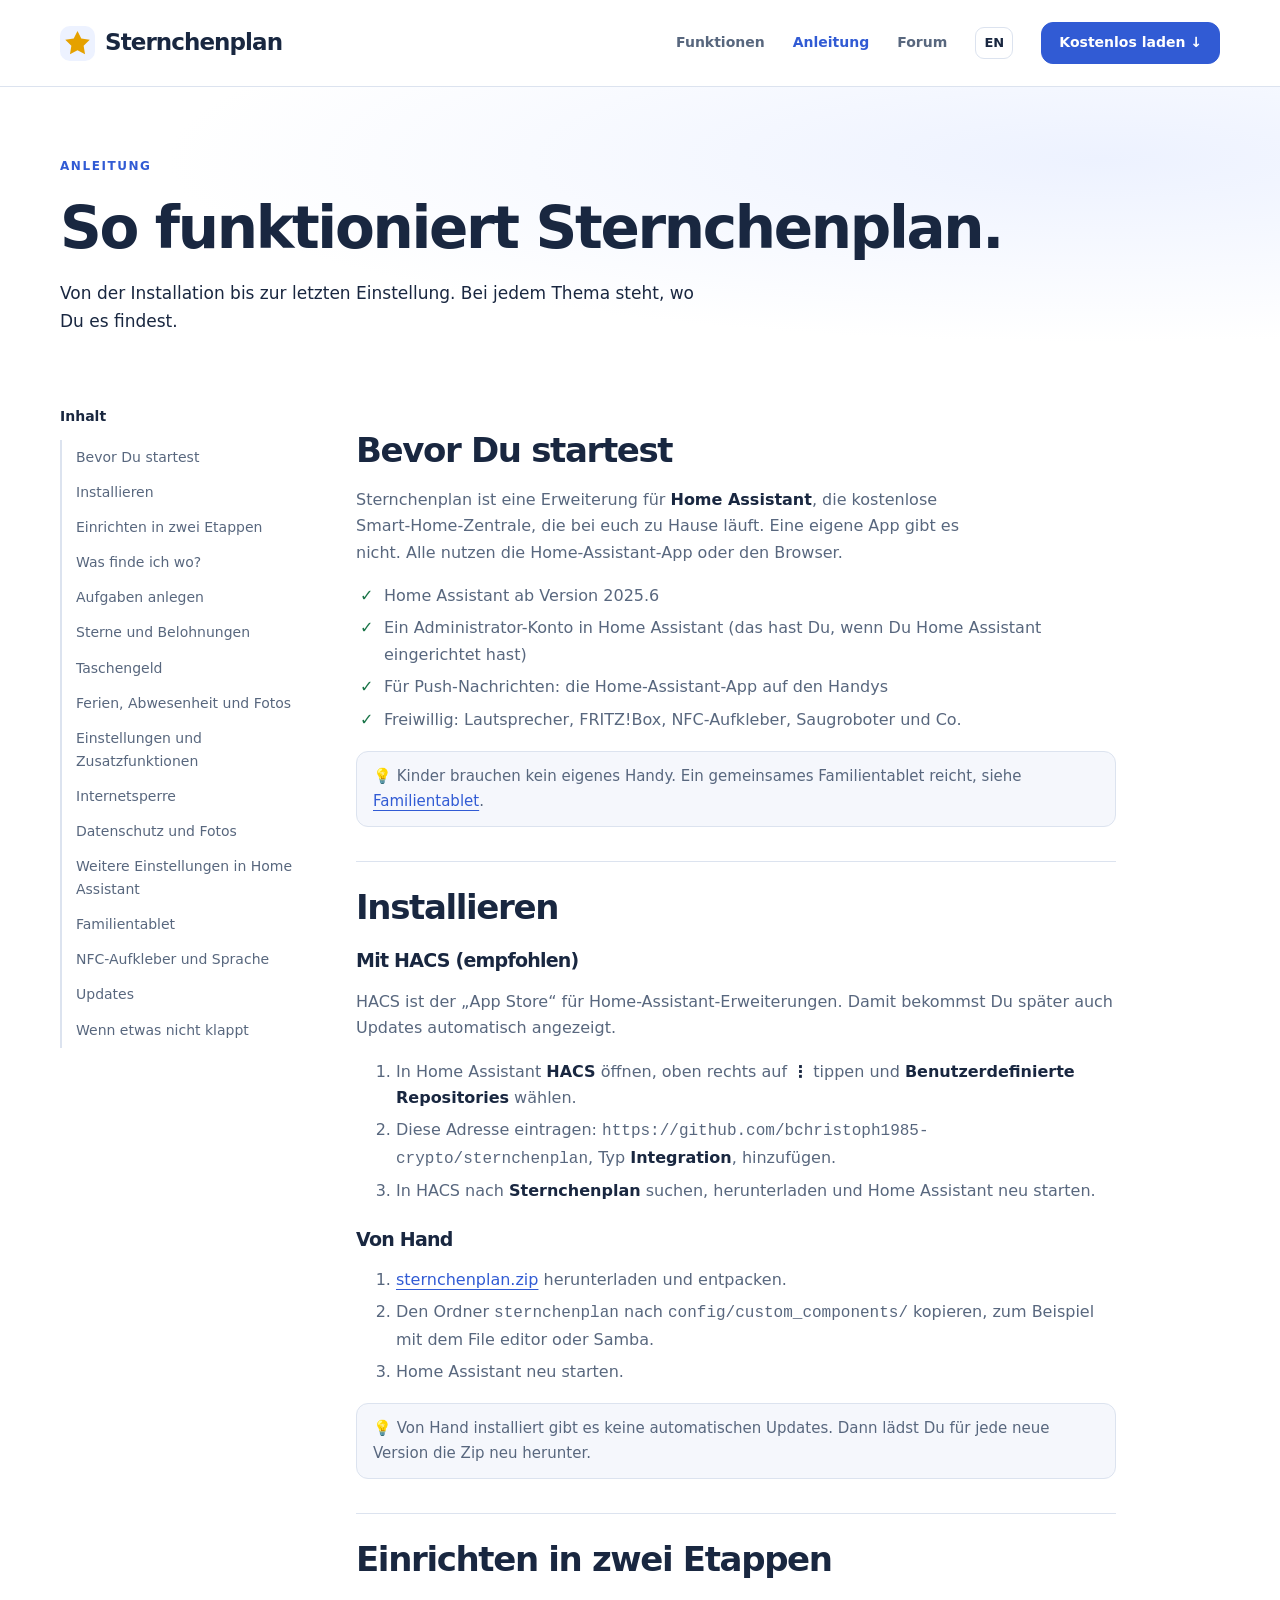
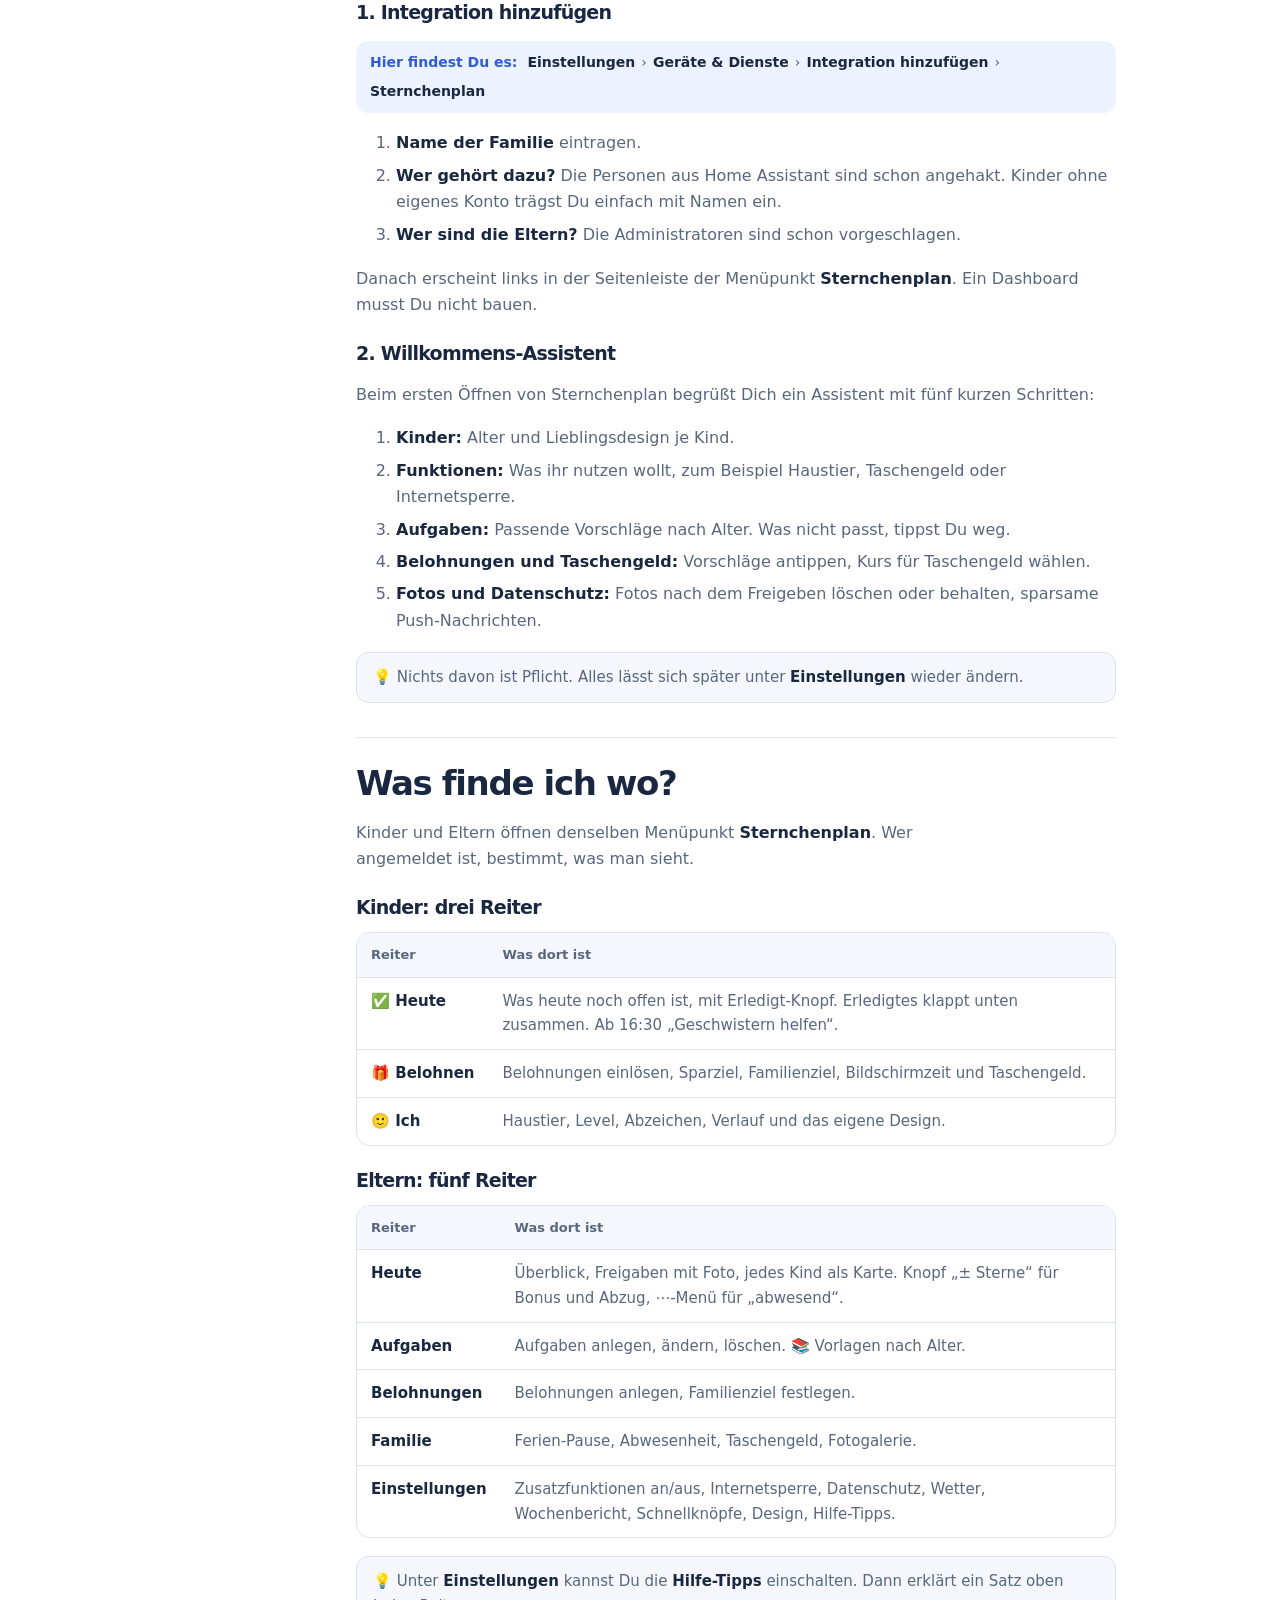
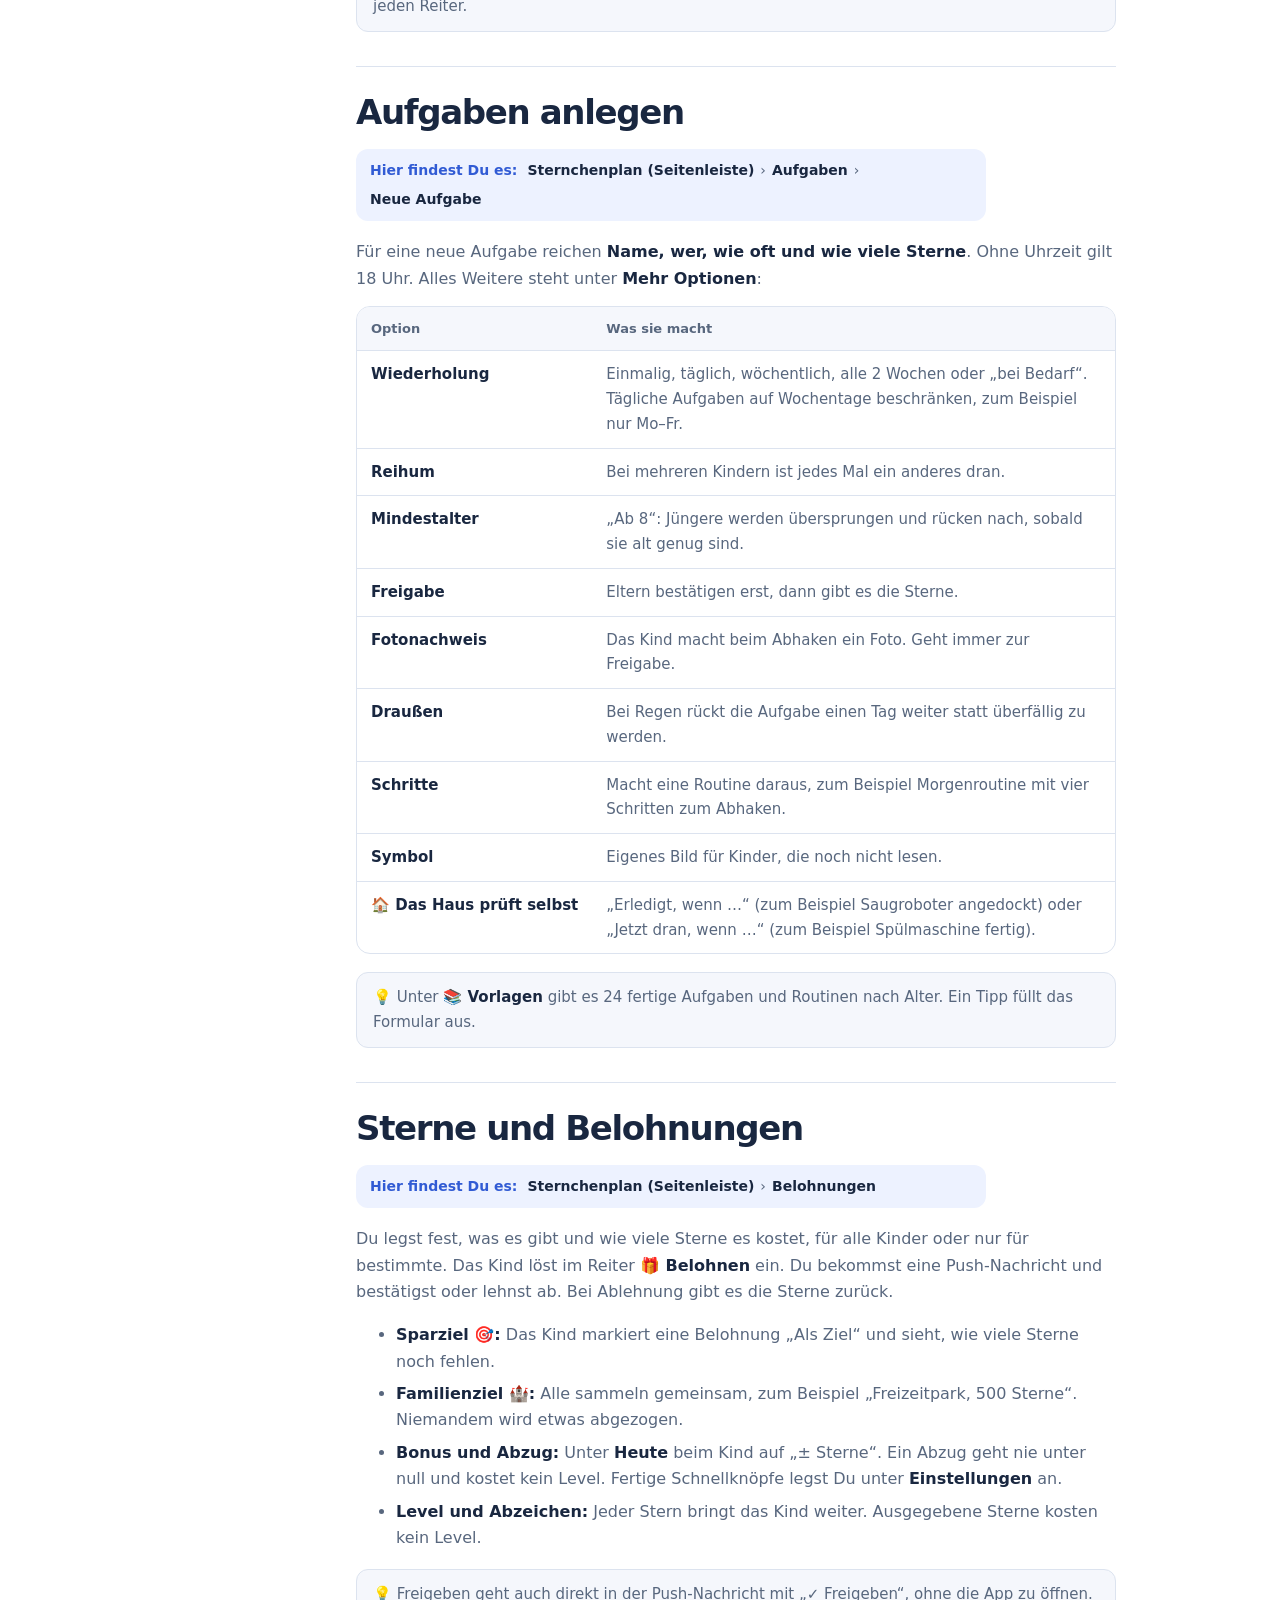
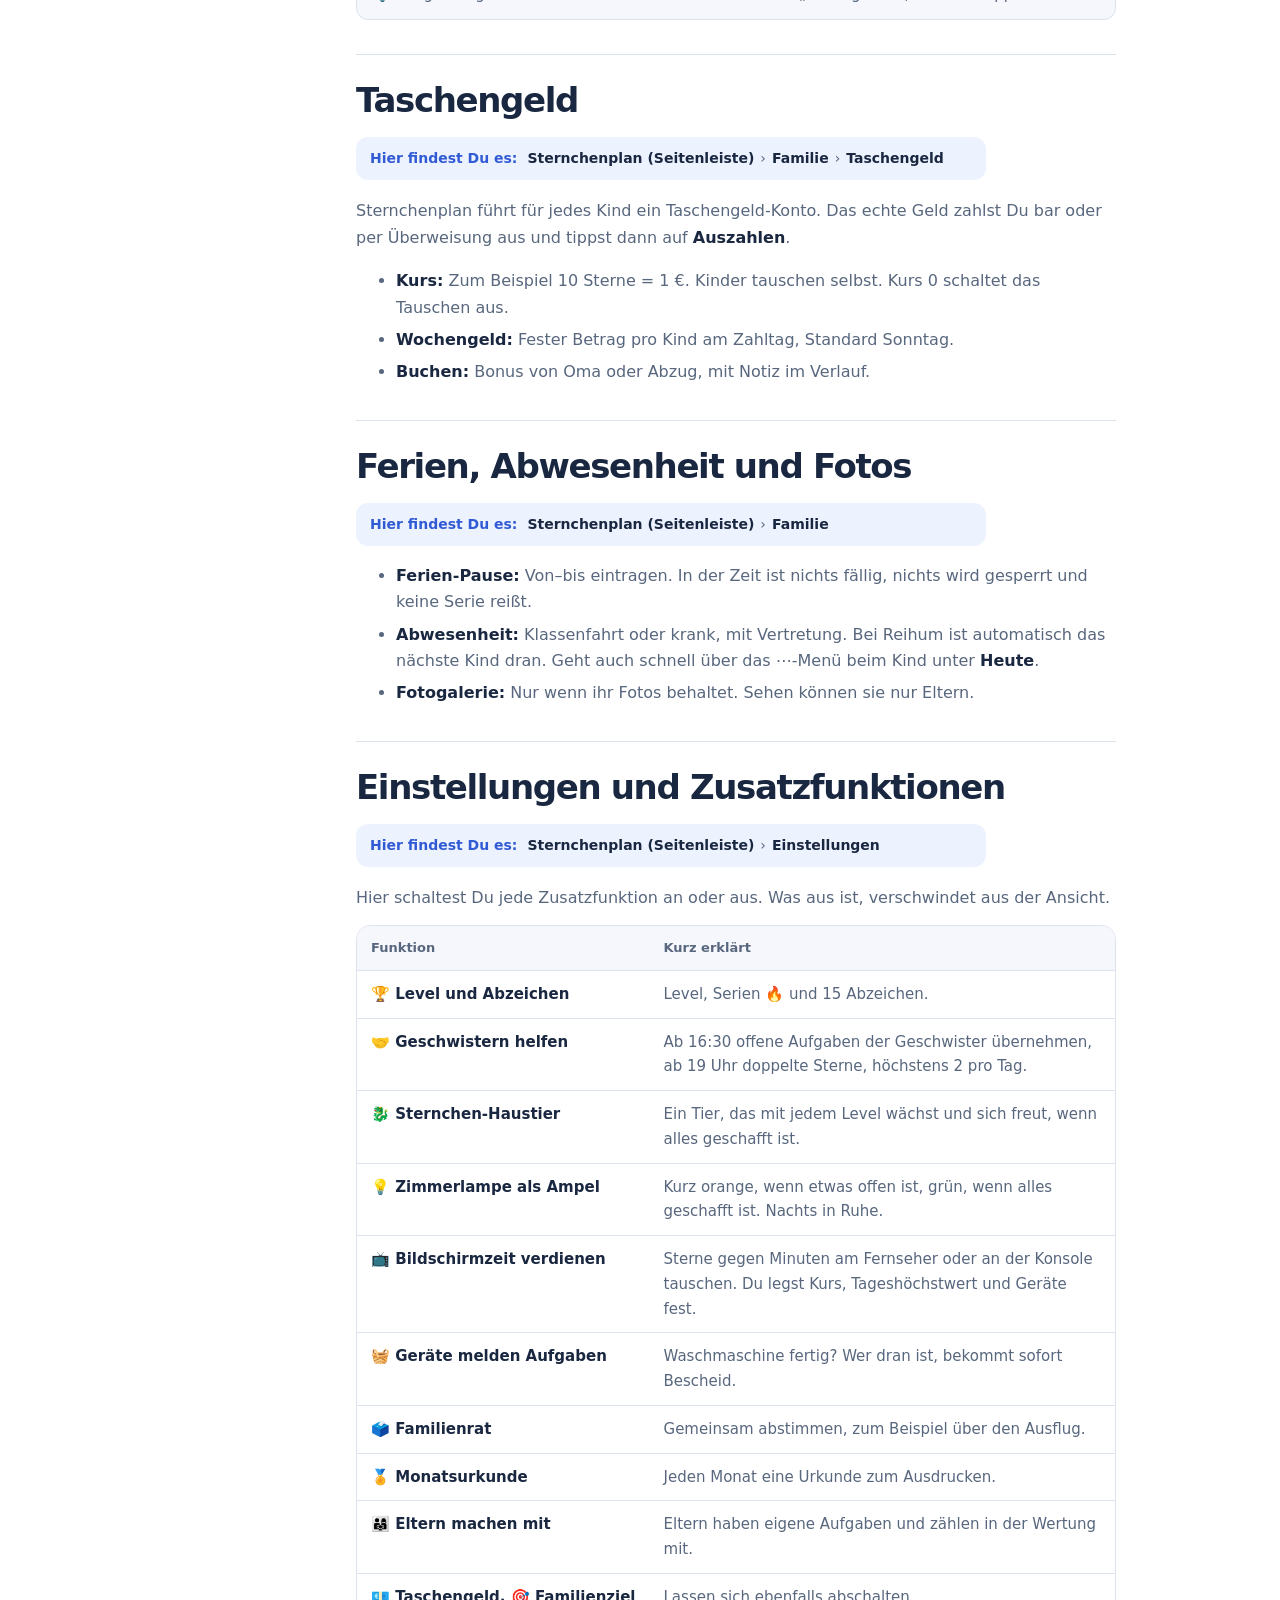
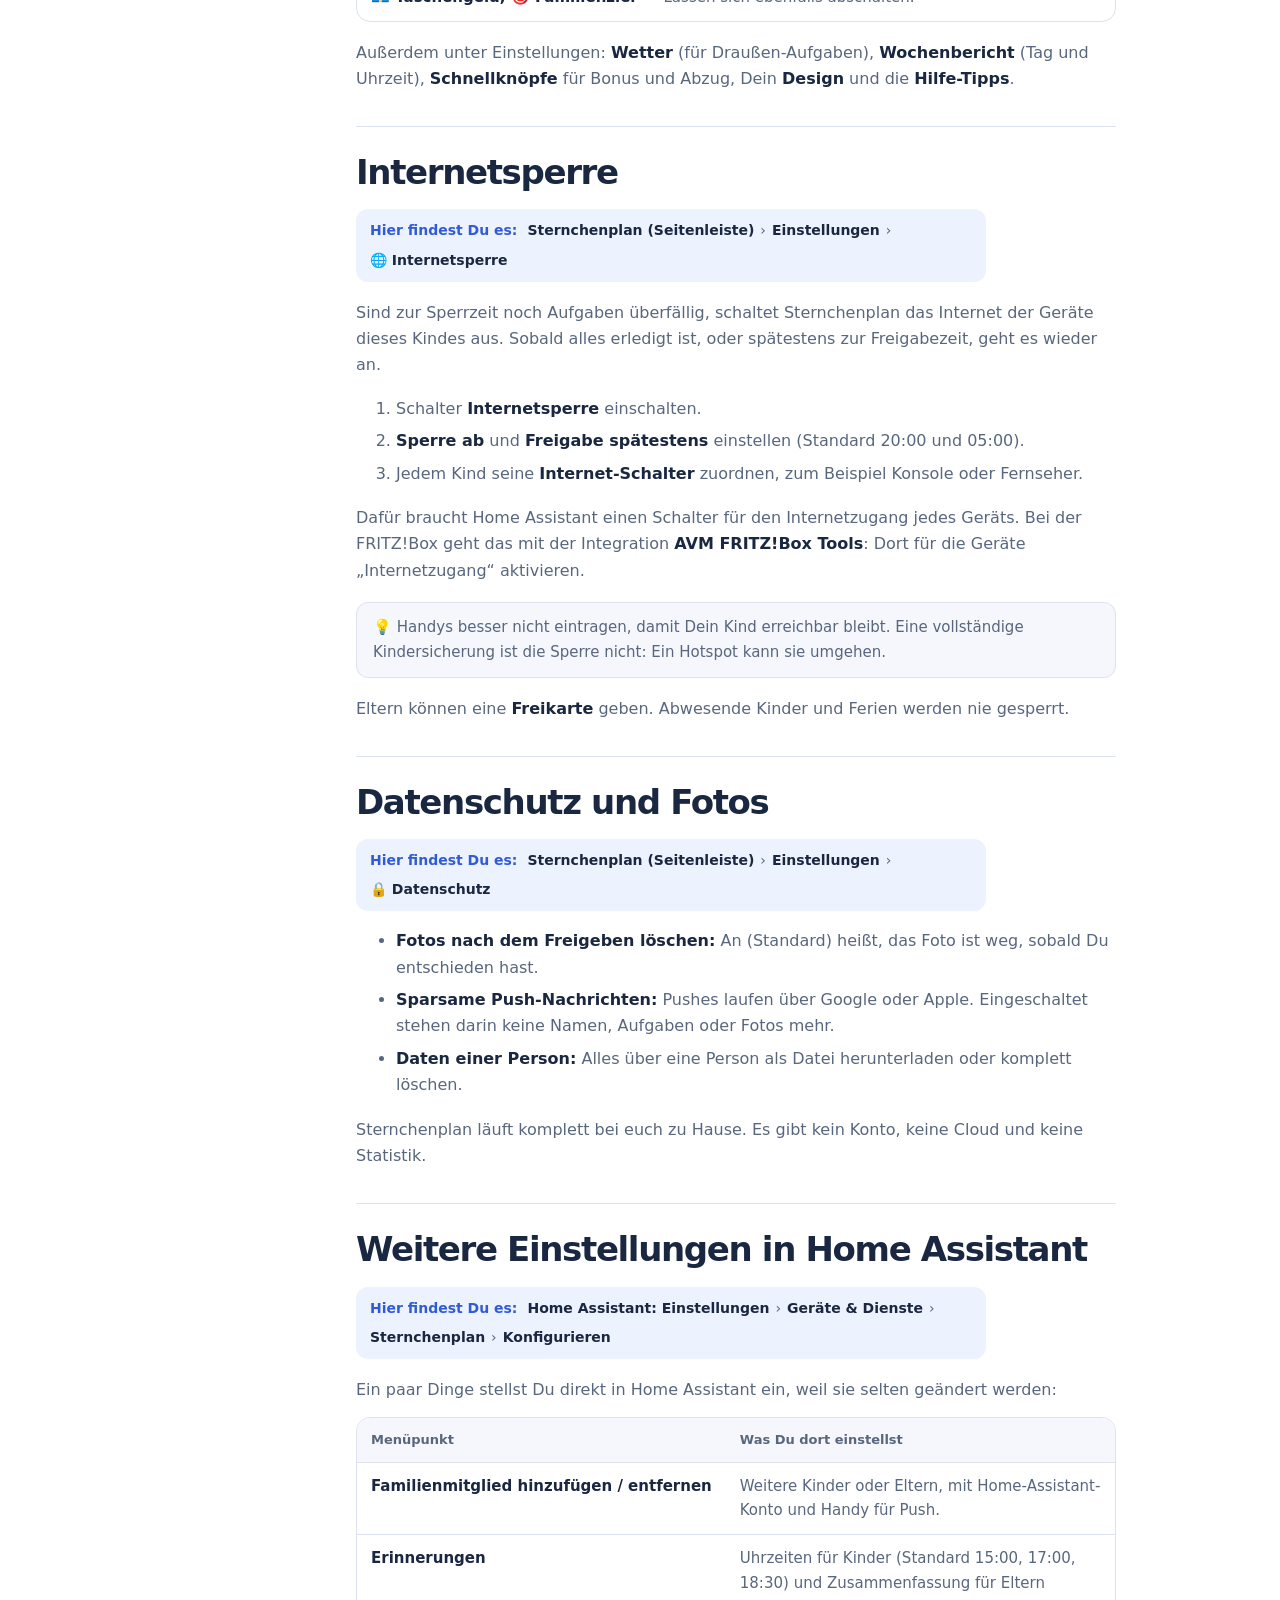
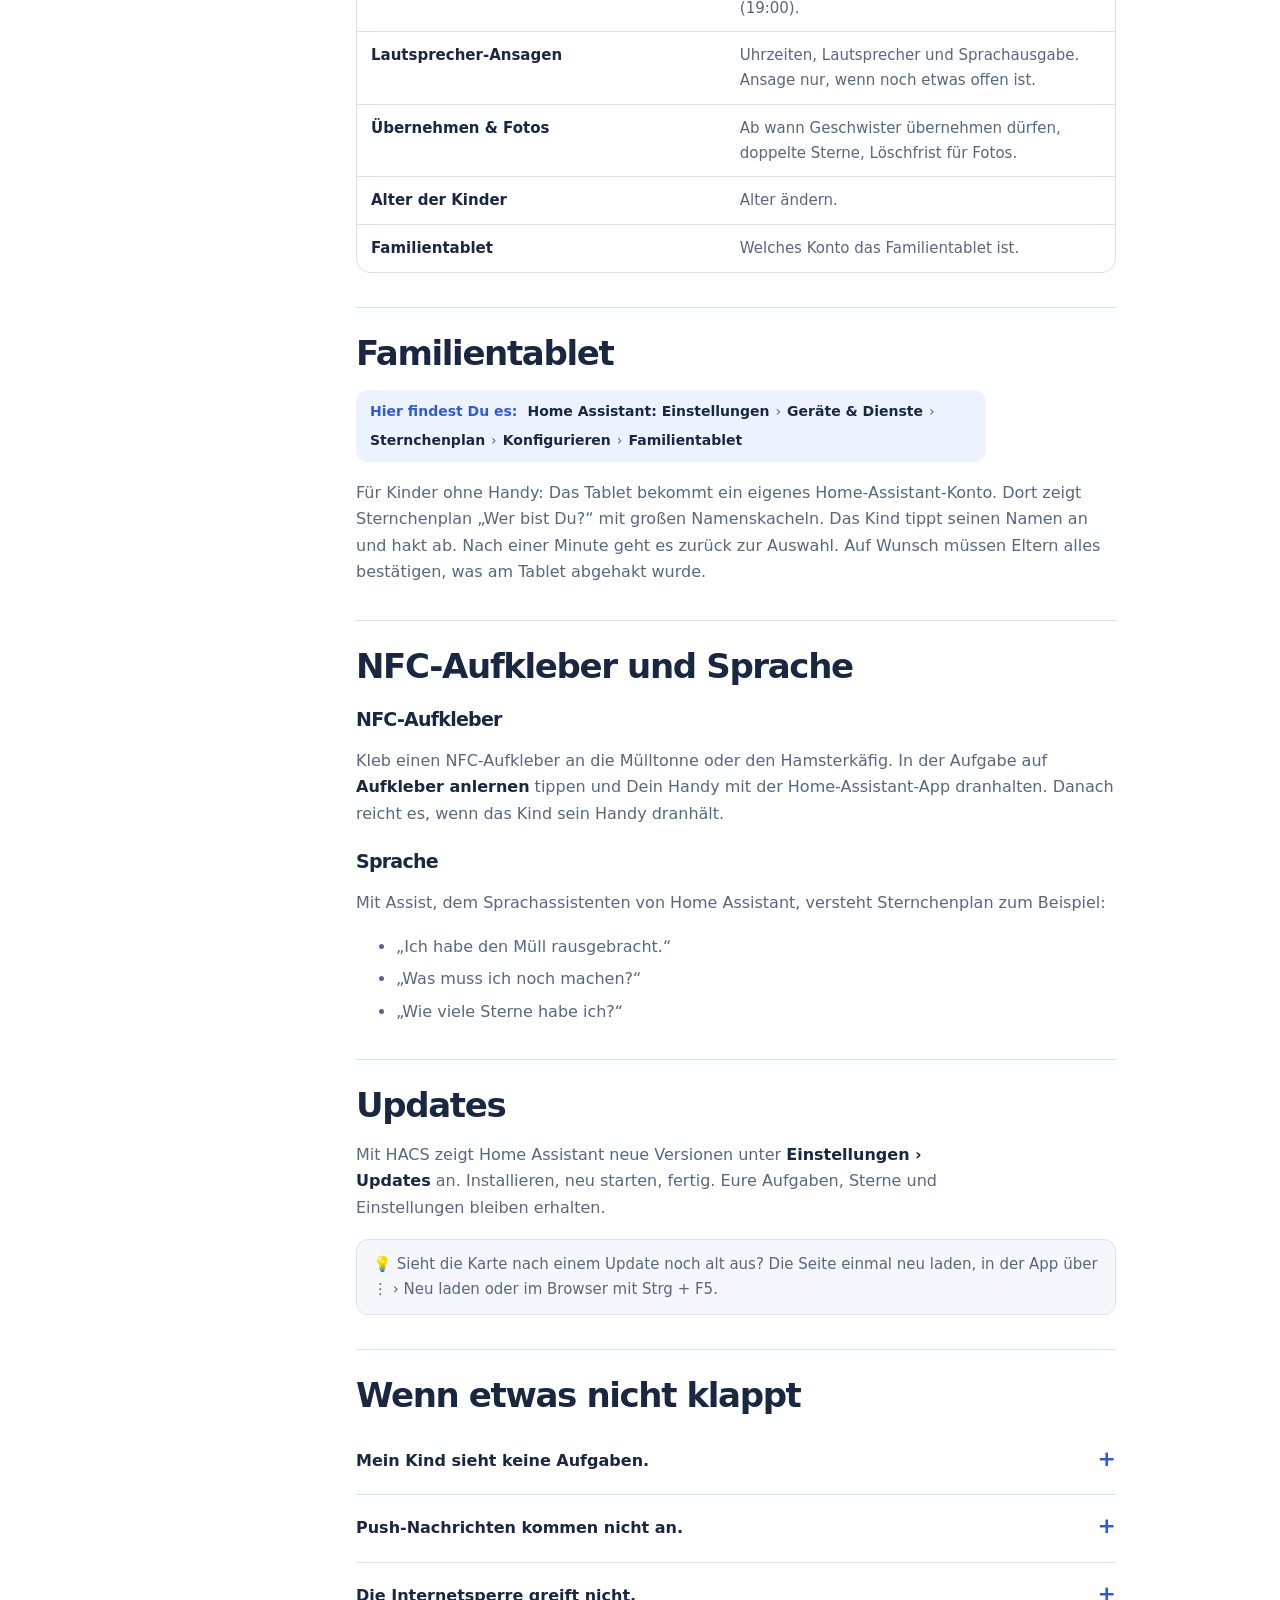
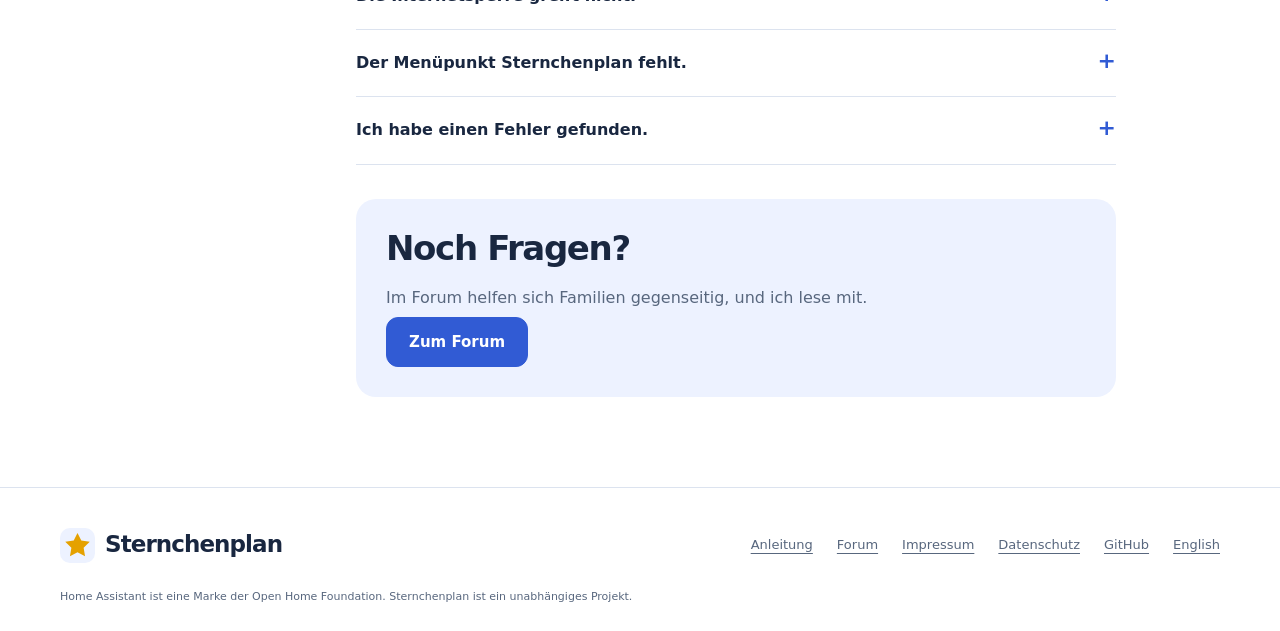
==== commit 592ba49f: "Website auf Englisch mit Sprachumschalter Neue englische Seiten unter docs/en/ (Startseite, Guide, F" ====
--- a/docs/anleitung.html
+++ b/docs/anleitung.html
@@ -1,5 +1,5 @@
 <!doctype html>
-<html lang="de"><head><meta charset="utf-8"><meta name="viewport" content="width=device-width, initial-scale=1"><meta name="color-scheme" content="light dark"><title>Anleitung – Sternchenplan</title><meta name="description" content="So richtest Du Sternchenplan ein und findest jede Einstellung. Schritt für Schritt und leicht verständlich."><link rel="canonical" href="https://bchristoph1985-crypto.github.io/sternchenplan/anleitung.html"><meta property="og:type" content="website"><meta property="og:locale" content="de_DE"><meta property="og:title" content="Anleitung – Sternchenplan"><meta property="og:description" content="So richtest Du Sternchenplan ein und findest jede Einstellung. Schritt für Schritt und leicht verständlich."><meta property="og:url" content="https://bchristoph1985-crypto.github.io/sternchenplan/anleitung.html"><meta property="og:image" content="https://bchristoph1985-crypto.github.io/sternchenplan/bilder/og-sternchenplan.png"><meta property="og:image:width" content="1200"><meta property="og:image:height" content="630"><meta property="og:image:alt" content="Sternchenplan – Aufgaben erledigt. Sterne verdient. Der Familienplan für Home Assistant."><meta name="twitter:card" content="summary_large_image"><link rel="icon" href="bilder/stern.svg" type="image/svg+xml"><link rel="stylesheet" href="style.css"></head><body><a class="skip" href="#inhalt">Zum Inhalt springen</a><header><nav class="wrap nav" aria-label="Hauptnavigation"><a class="brand" href="index.html" aria-label="Sternchenplan – Startseite"><img src="bilder/stern.svg" alt="" width="35" height="35">Sternchenplan</a><div class="links"><a href="index.html#funktionen">Funktionen</a><a href="anleitung.html" aria-current="page">Anleitung</a><a href="forum.html">Forum</a><a class="btn" href="index.html#installation">Kostenlos laden <span aria-hidden="true">&nbsp;↓</span></a></div></nav></header>
+<html lang="de"><head><meta charset="utf-8"><meta name="viewport" content="width=device-width, initial-scale=1"><meta name="color-scheme" content="light dark"><title>Anleitung – Sternchenplan</title><meta name="description" content="So richtest Du Sternchenplan ein und findest jede Einstellung. Schritt für Schritt und leicht verständlich."><link rel="canonical" href="https://bchristoph1985-crypto.github.io/sternchenplan/anleitung.html"><link rel="alternate" hreflang="de" href="https://bchristoph1985-crypto.github.io/sternchenplan/anleitung.html"><link rel="alternate" hreflang="en" href="https://bchristoph1985-crypto.github.io/sternchenplan/en/guide.html"><meta property="og:type" content="website"><meta property="og:locale" content="de_DE"><meta property="og:title" content="Anleitung – Sternchenplan"><meta property="og:description" content="So richtest Du Sternchenplan ein und findest jede Einstellung. Schritt für Schritt und leicht verständlich."><meta property="og:url" content="https://bchristoph1985-crypto.github.io/sternchenplan/anleitung.html"><meta property="og:image" content="https://bchristoph1985-crypto.github.io/sternchenplan/bilder/og-sternchenplan.png"><meta property="og:image:width" content="1200"><meta property="og:image:height" content="630"><meta property="og:image:alt" content="Sternchenplan – Aufgaben erledigt. Sterne verdient. Der Familienplan für Home Assistant."><meta name="twitter:card" content="summary_large_image"><link rel="icon" href="bilder/stern.svg" type="image/svg+xml"><link rel="stylesheet" href="style.css"></head><body><a class="skip" href="#inhalt">Zum Inhalt springen</a><header><nav class="wrap nav" aria-label="Hauptnavigation"><a class="brand" href="index.html" aria-label="Sternchenplan – Startseite"><img src="bilder/stern.svg" alt="" width="35" height="35">Sternchenplan</a><div class="links"><a href="index.html#funktionen">Funktionen</a><a href="anleitung.html" aria-current="page">Anleitung</a><a href="forum.html">Forum</a><a class="lang" href="en/guide.html" hreflang="en" lang="en" title="English">EN</a><a class="btn" href="index.html#installation">Kostenlos laden <span aria-hidden="true">&nbsp;↓</span></a></div></nav></header>
 <main id="inhalt"><section class="guide-hero"><div class="wrap"><div class="eyebrow">Anleitung</div><h1>So funktioniert Sternchenplan.</h1><p class="lead">Von der Installation bis zur letzten Einstellung. Bei jedem Thema steht, wo Du es findest.</p></div></section>
 <div class="wrap guide"><nav class="guide-toc" aria-label="Inhalt der Anleitung"><strong>Inhalt</strong><ol><li><a href="#start">Bevor Du startest</a></li><li><a href="#installieren">Installieren</a></li><li><a href="#einrichten">Einrichten in zwei Etappen</a></li><li><a href="#ueberblick">Was finde ich wo?</a></li><li><a href="#aufgaben">Aufgaben anlegen</a></li><li><a href="#sterne">Sterne und Belohnungen</a></li><li><a href="#taschengeld">Taschengeld</a></li><li><a href="#familie">Ferien, Abwesenheit und Fotos</a></li><li><a href="#einstellungen">Einstellungen und Zusatzfunktionen</a></li><li><a href="#internetsperre">Internetsperre</a></li><li><a href="#datenschutz">Datenschutz und Fotos</a></li><li><a href="#ha-optionen">Weitere Einstellungen in Home Assistant</a></li><li><a href="#tablet">Familientablet</a></li><li><a href="#nfc-sprache">NFC-Aufkleber und Sprache</a></li><li><a href="#updates">Updates</a></li><li><a href="#probleme">Wenn etwas nicht klappt</a></li></ol></nav><div class="guide-body"><section class="guide-sec" id="start"><h2>Bevor Du startest</h2>
 <p>Sternchenplan ist eine Erweiterung für <strong>Home Assistant</strong>, die kostenlose Smart-Home-Zentrale, die bei euch zu Hause läuft. Eine eigene App gibt es nicht. Alle nutzen die Home-Assistant-App oder den Browser.</p>
@@ -101,4 +101,4 @@
 <details><summary>Die Internetsperre greift nicht.</summary><p>Ist sie unter Einstellungen eingeschaltet und hat das Kind Geräte? Gesperrt wird nur, wenn zur Sperrzeit Aufgaben überfällig sind und das Kind nicht abwesend ist. Der Schalter muss in Home Assistant funktionieren, teste ihn einmal von Hand.</p></details>
 <details><summary>Der Menüpunkt Sternchenplan fehlt.</summary><p>Nach der Installation muss Home Assistant neu gestartet und die Integration unter Geräte &amp; Dienste hinzugefügt werden. Danach die Seite neu laden.</p></details>
 <details><summary>Ich habe einen Fehler gefunden.</summary><p>Melde ihn bitte auf GitHub unter <a href="https://github.com/bchristoph1985-crypto/sternchenplan/issues" rel="noopener">Issues</a>, mit Version, was Du gemacht hast und was passiert ist. Fragen und Ideen passen besser ins <a href="forum.html">Forum</a>.</p></details></section>
-<section class="guide-sec guide-help"><h2>Noch Fragen?</h2><p>Im Forum helfen sich Familien gegenseitig, und ich lese mit.</p><a class="btn" href="forum.html">Zum Forum</a></section></div></div></main><footer><div class="wrap"><div class="footer-top"><a class="brand" href="index.html" aria-label="Sternchenplan – Startseite"><img src="bilder/stern.svg" alt="" width="35" height="35">Sternchenplan</a><nav class="footer-links" aria-label="Rechtliches und Kontakt"><a href="anleitung.html">Anleitung</a><a href="forum.html">Forum</a><a href="impressum.html">Impressum</a><a href="datenschutz.html">Datenschutz</a><a href="https://github.com/bchristoph1985-crypto/sternchenplan">GitHub</a></nav></div><p class="small">Home Assistant ist eine Marke der Open Home Foundation. Sternchenplan ist ein unabhängiges Projekt.</p></div></footer></body></html>
+<section class="guide-sec guide-help"><h2>Noch Fragen?</h2><p>Im Forum helfen sich Familien gegenseitig, und ich lese mit.</p><a class="btn" href="forum.html">Zum Forum</a></section></div></div></main><footer><div class="wrap"><div class="footer-top"><a class="brand" href="index.html" aria-label="Sternchenplan – Startseite"><img src="bilder/stern.svg" alt="" width="35" height="35">Sternchenplan</a><nav class="footer-links" aria-label="Rechtliches und Kontakt"><a href="anleitung.html">Anleitung</a><a href="forum.html">Forum</a><a href="impressum.html">Impressum</a><a href="datenschutz.html">Datenschutz</a><a href="https://github.com/bchristoph1985-crypto/sternchenplan">GitHub</a><a href="en/guide.html" hreflang="en" lang="en">English</a></nav></div><p class="small">Home Assistant ist eine Marke der Open Home Foundation. Sternchenplan ist ein unabhängiges Projekt.</p></div></footer></body></html>
--- a/docs/style.css
+++ b/docs/style.css
@@ -157,3 +157,8 @@
 .rules p{margin:4px 0 0;color:var(--muted);font-size:15px;line-height:1.6}
 @media(max-width:900px){.guide{grid-template-columns:1fr;gap:10px}.guide-toc{position:static;max-height:none;padding:16px 18px;border:1px solid var(--line);border-radius:14px}.guide-toc ol{columns:2;column-gap:20px}.steps.four{grid-template-columns:1fr 1fr}}
 @media(max-width:640px){.guide-hero{padding:40px 0 20px}.guide-toc ol{columns:1}.steps.four{grid-template-columns:1fr}.table td:first-child{white-space:normal}.rules li{padding-left:58px}.guide-help .btn{width:100%}}
+/* Sprachumschalter */
+.links a.lang{display:inline-flex;align-items:center;justify-content:center;min-width:38px;height:32px;padding:0 8px;border:1px solid var(--line);border-radius:9px;font-size:13px;font-weight:700;color:var(--ink)}
+.links a.lang:hover{border-color:var(--blue);color:var(--blue)}
+@media(max-width:640px){.links{gap:8px}.links a.lang{display:inline-flex;min-width:34px;height:30px;padding:0 6px;font-size:12px}.links .btn{white-space:nowrap}}
+@media(max-width:380px){.brand{font-size:18px}}
